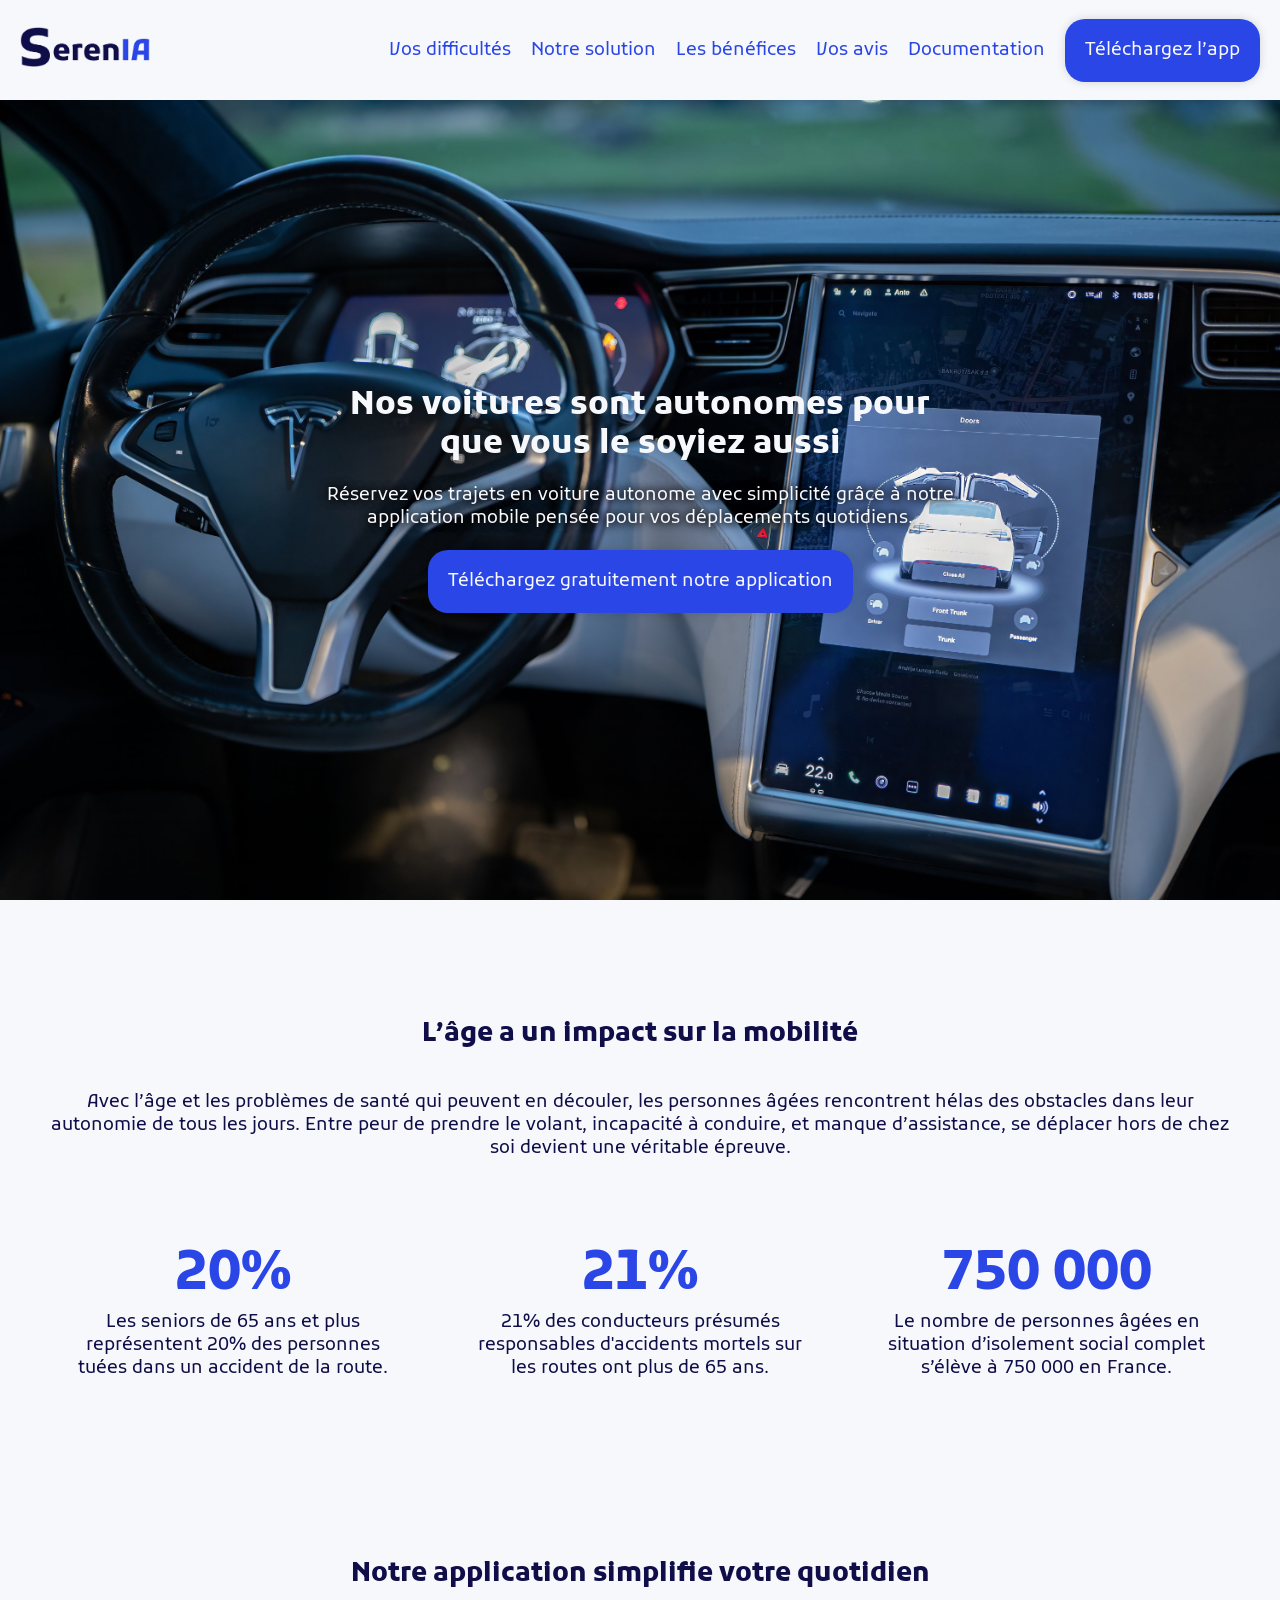
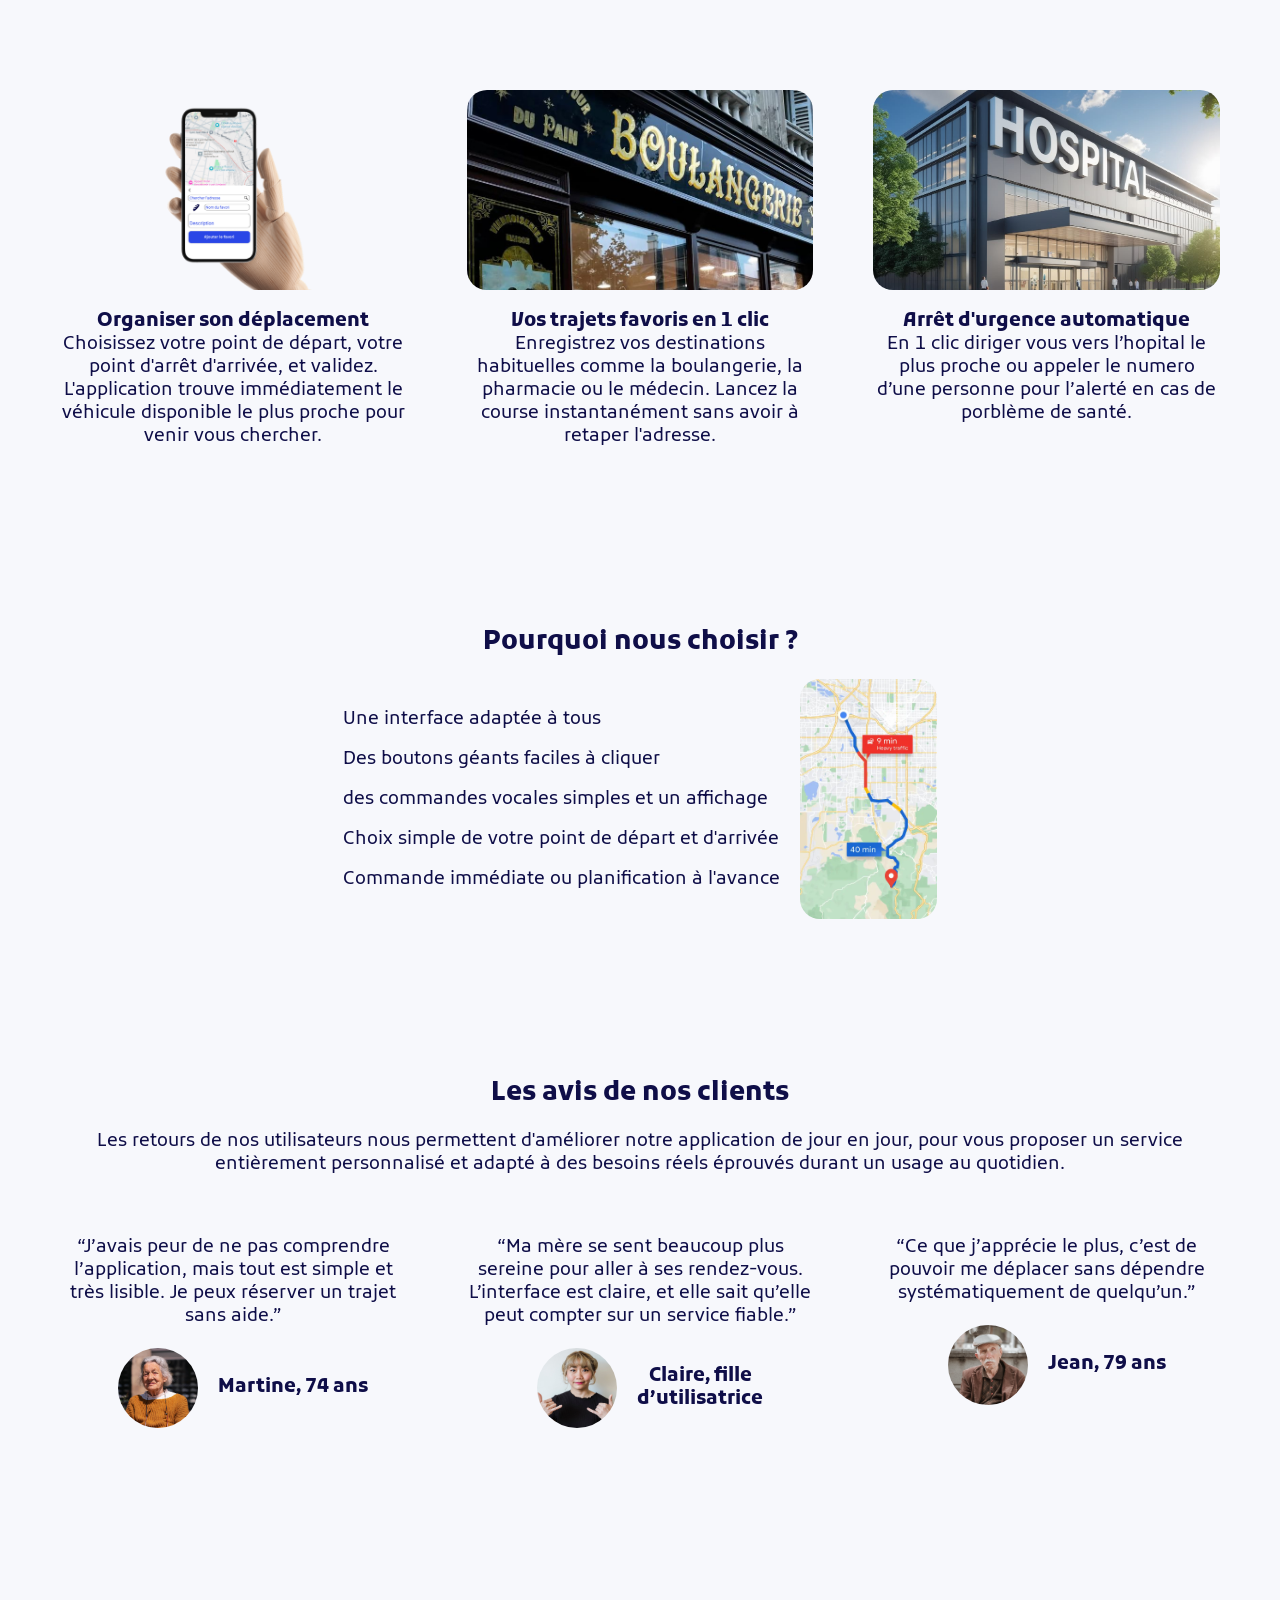
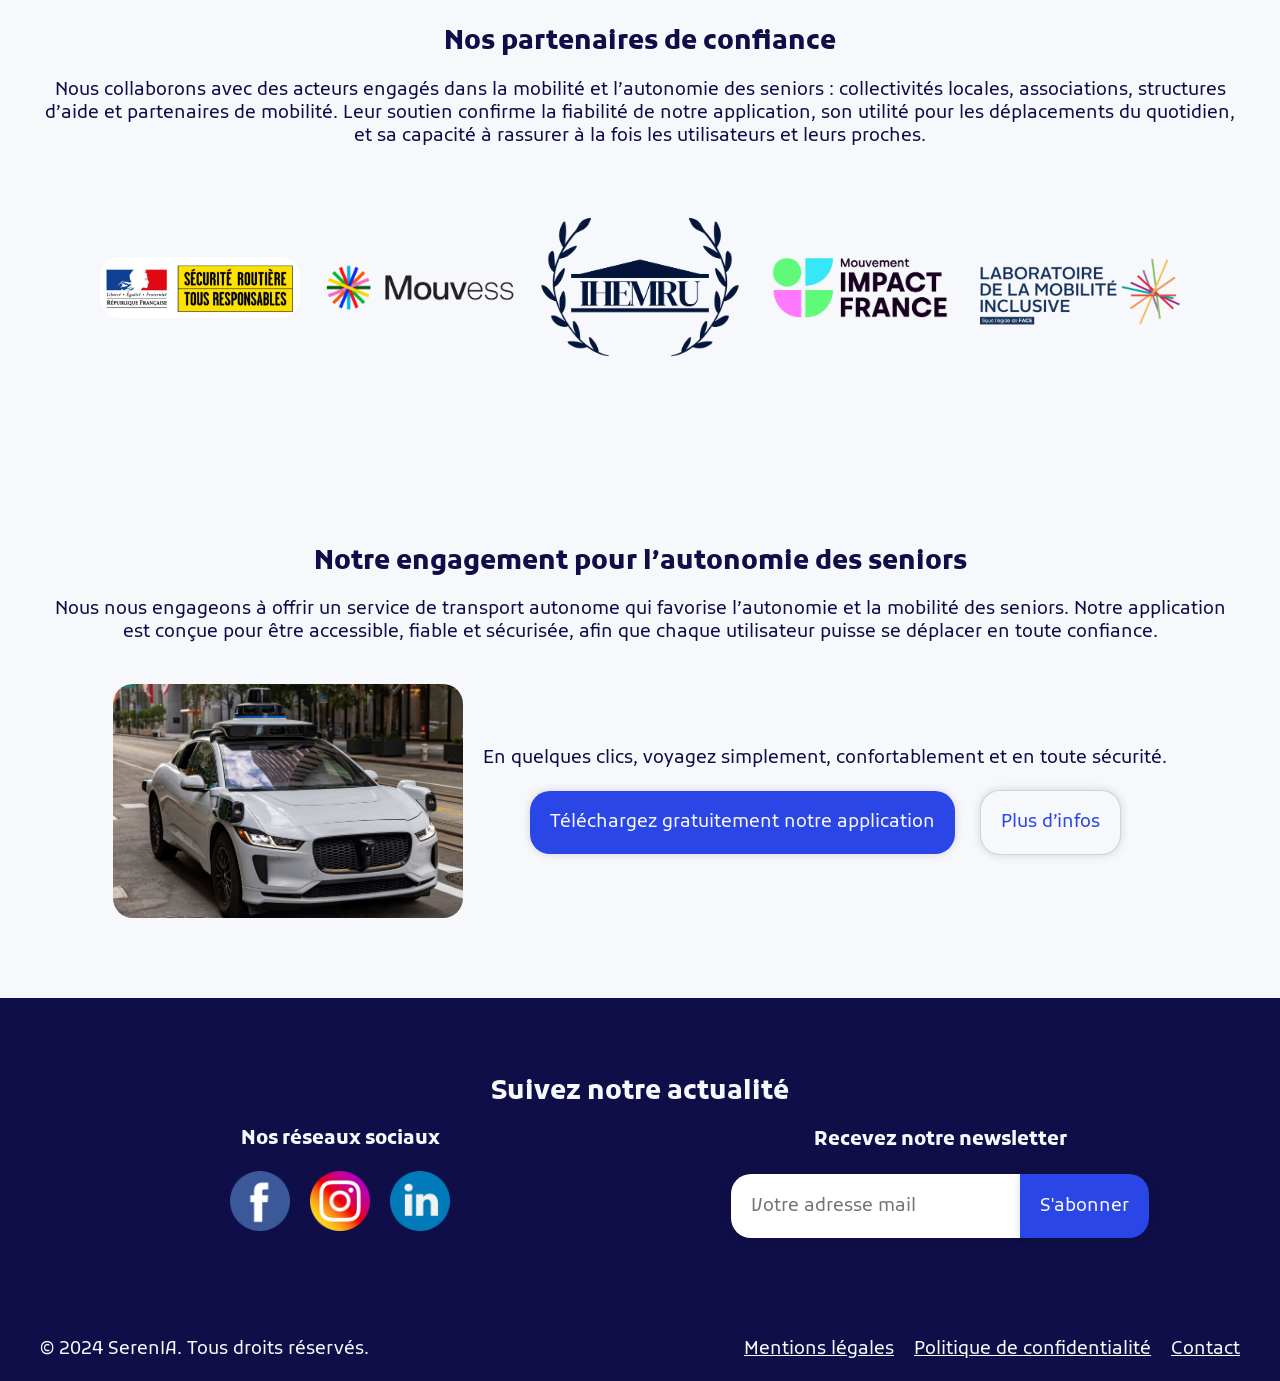
==== index.html @ fd4f1154 "commitCinQTrente" ====
<!DOCTYPE html>
<html lang="fr">

<head>
    <meta charset="UTF-8">
    <meta name="viewport" content="width=device-width, initial-scale=1.0">
    <link rel="stylesheet" href="style.css">
    <link rel="preconnect" href="https://fonts.googleapis.com">
    <link rel="preconnect" href="https://fonts.gstatic.com" crossorigin>
    <link
        href="https://fonts.googleapis.com/css2?family=Kufam:ital,wght@0,400..900;1,400..900&family=Open+Sans:ital,wght@0,300..800;1,300..800&display=swap"
        rel="stylesheet">
    <title>Projet Mobilité</title>
    <!-- TO DO : ajouter une image dans l'onglet -->
</head>

<body>
    <header>
        <!-- TO DO : les noms des assets doivent être écrits en camelCase -->
        <a href="index.html">
            <img
                alt="Logo SerenIA"
                src="assets/sereniaLogo.png" />
        </a>
        <nav>
            <ul>
                <li>
                    <a href="#problematique">Vos difficultés</a>
                </li>
                <li>
                    <a href="#solution">Notre solution</a>
                </li>
                <li>
                    <a href="#benefices">Les bénéfices</a>
                </li>
                <li>
                    <a href="#preuve">Vos avis</a>
                </li>
                <li>
                    <a href="documentation.html">Documentation</a>
                </li>
                <li>
                    <a class="cta cta-principal" href="">Téléchargez l’app</a>
                </li>
            </ul>
        </nav>
    </header>
    <section id="hero">
        <div class="container">
            <div>
                <h1>Nos voitures sont autonomes pour que vous le soyiez aussi</h1>
                <p>Réservez vos trajets en voiture autonome avec simplicité grâce à notre application mobile pensée pour vos déplacements quotidiens.</p>   
            </div>
            <div>
                <a class="cta cta-principal" href="">Téléchargez gratuitement notre application</a>
            </div>
        </div>  
    </section>

    <main>

        <!-- Section problematique -->
        <section id="problematique">
            <div class="container">
                <h2>L’âge a un impact sur la mobilité</h2>
                <p>Avec l’âge et les problèmes de santé qui peuvent en découler, les personnes âgées rencontrent hélas des obstacles dans leur autonomie de tous les jours. Entre peur de prendre le volant, incapacité à conduire, et manque d’assistance, se déplacer hors de chez soi devient une véritable épreuve.</p>
                <div class="flexwrap">
                    <article class="card">
                        <p>20%</p>
                        <p>Les seniors de 65 ans et plus représentent 20% des personnes tuées dans un accident de la route.</p>
                    </article>
                    <article class="card">
                        <p>21%</p>
                        <p>21% des conducteurs présumés responsables d'accidents mortels sur les routes ont plus de 65 ans.</p>
                    </article>
                    <article class="card">
                        <p>750 000</p>
                        <p>Le nombre de personnes âgées en situation d’isolement social complet s’élève à 750 000 en France.</p>
                    </article>
                </div>
            </div>
        </section>
        <!-- Section Solution -->

        <section id="solution">
            <div class="container">
                <h2>Notre application simplifie votre quotidien</h2>
                
                <div class="cardContainer">
                    <article class="card">
                        <img src="assets/mainIphone.png">
                        <h3>Organiser son déplacement</h3>
                        <p>Choisissez votre point de départ, votre point d'arrêt d'arrivée, et validez. L'application trouve immédiatement le véhicule disponible le plus proche pour venir vous chercher.</p>
                    </article>
                    <article class="card">
                        <img src="assets/boulangerie.jpg">
                        <h3>Vos trajets favoris en 1 clic</h3>
                        <p>Enregistrez vos destinations habituelles comme la boulangerie, la pharmacie ou le médecin. Lancez la course instantanément sans avoir à retaper l'adresse.</p>
                    </article>
                    <article class="card">
                        <img src="assets/hopital.jpg">
                        <h3>Arrêt d'urgence automatique</h3>
                        <p>En 1 clic diriger vous vers l’hopital le plus proche ou appeler le numero d’une personne pour l’alerté en cas de porblème de santé.</p>
                    </article>
                </div>
            </div>
        </section>

        <!-- Section bénéfices -->
        <!-- <section id="benefices">
            <div class="container">
                <h2>Pourquoi nous choisir ? </h2>
                <div class="cardContainer">
                    <article class="card">
                        <img src="assets/iconeSecurite.png">
                        <h3>Sécurité</h3>
                        <p>Des trajets en voiture autonome, sans risque d’accident lié à la conduite.</p>
                    </article>
                    <article class="card">
                        <img src="assets/iconeConfort.png">
                        <h3>Confort</h3>
                        <p>Un service de transport agréable, avec des véhicules adaptés aux besoins des seniors.</p>
                    </article>
                    <article class="card">
                        <img src="assets/iconeIndependance.png">
                        <h3>Indépendance</h3>
                        <p>La possibilité de se déplacer librement, sans dépendre d’autrui.</p>
                    </article>
                </div>
            </div>
        </section> -->

        <section id="benefices">
            <div class="container">
                <h2>Pourquoi nous choisir ?</h2>
                <div>
                    <ul>
                        <li> Une interface adaptée à tous</li>
                        <li>Des boutons géants faciles à cliquer </li>
                        <li>des commandes vocales simples et un affichage</li>
                        <li>Choix simple de votre point de départ et d'arrivée</li>
                        <li>Commande immédiate ou planification à l'avance</li>
                    </ul>
                    <img src="assets/carteItineraire.jpg">
                </div>
            </div>
        </section>

        <!-- Section Temoignages -->
        <section id="preuve">
            <div class="container">
                <h2>Les avis de nos clients</h2>
                <p>Les retours de nos utilisateurs nous permettent d'améliorer notre application de jour en jour, pour vous proposer un service entièrement personnalisé et adapté à des besoins réels éprouvés durant un usage au quotidien.</p>
                <div class="cardContainer">
                    <article class="card">
                        <p>“J’avais peur de ne pas comprendre l’application, mais tout est simple et très lisible. Je
                            peux
                            réserver un trajet sans aide.”</p>
                        <div>
                            <img src="assets/femmeAge.jpg">
                            <h3>Martine, 74 ans</h3>
                        </div>
                    </article>
                    <article class="card">
                        <p>“Ma mère se sent beaucoup plus sereine pour aller à ses rendez-vous. L’interface est claire,
                            et
                            elle sait qu’elle peut compter sur un service fiable.”</p>
                        <div>
                            <img src="assets/femmejeune.jpg">
                            <h3>Claire, fille <br />d’utilisatrice</h3>
                        </div>
                    </article>
                    <article class="card">
                        <p>“Ce que j’apprécie le plus, c’est de pouvoir me déplacer sans dépendre systématiquement de
                            quelqu’un.”</p>
                        <div>
                            <img src="assets/hommeAge.jpg">
                            <h3>Jean, 79 ans</h3>
                        </div>
                    </article>
                </div>
            </div>
        </section>

        <!-- Section partenaires -->
        <section id="partenaires">
            <div class="container">
                <h2>Nos partenaires de confiance</h2>
                <p>Nous collaborons avec des acteurs engagés dans la mobilité et l’autonomie des seniors : collectivités
                    locales, associations, structures d’aide et partenaires de mobilité. Leur soutien confirme la fiabilité
                    de notre application, son utilité pour les déplacements du quotidien, et sa capacité à rassurer à la
                    fois les utilisateurs et leurs proches.</p>
                <div class="logoPartenaire">
                    <img
                        alt="république française"
                        src="assets/logoRépubliqueFrançaise.jpg">
                    <img
                        alt="mouvess"
                        src="assets/LogoMouvess.png">
                    <img
                        alt="imehru"
                        src="assets/logoIhemru.png">
                    <img
                        alt="mouvement impact france"
                        src="assets/LogoMouvementImpactFrance.png">
                    <img
                        alt="laboratoire"
                        src="assets/logoLaboratoire.png">
                </div>
            </div>
        </section>
        
        <!-- Section Engagement -->
        <section id="engagement">
            <div class="container">
                <h2>Notre engagement pour l’autonomie des seniors</h2>
                <p>Nous nous engageons à offrir un service de transport autonome qui favorise l’autonomie et la mobilité
                    des seniors. Notre application est conçue pour être accessible, fiable et sécurisée, afin que chaque
                    utilisateur puisse se déplacer en toute confiance.</p>
                <!-- TO DO : nom des classes -->
                <div>
                    <img
                        alt="voiture autonome blanche"
                        src="assets/voitureAutonome.jpg" />
                    <div>
                        <p>En quelques clics, voyagez simplement, confortablement et en toute sécurité.</p>
                        <a class="cta cta-principal" href="">Téléchargez gratuitement notre application</a>
                        <a class="cta cta-second" href="documentation.html">Plus d’infos</a>
                    </div>
                </div>
            </div>
        </section>

        <!-- <section style="background-color: red; height: 60vh;" > -->

        </section>
        <!-- footer -->
        <footer>
            <div class="container">
                <div>
                    <h2>Suivez notre actualité</h2>
                    <div>
                        <h3>Nos réseaux sociaux</h3>
                        <a href="">
                            <img
                                alt="facebook"
                                src="assets/facebook.png"/>
                        </a>
                        <a href="">
                            <img
                                alt=""
                                src="assets/instagram.png"/>
                        </a>
                        <a href="">
                            <img
                                alt=""
                                src="assets/linkedin.png"/>
                        </a>
                    </div>
                    <form>
                        <label for="newsletter">Recevez notre newsletter</label>
                        <input
                            type="text"
                            id="newsletter"
                            name="newsletter"
                            placeholder="Votre adresse mail" />
                        <button>S'abonner</button>
                    </form>
                </div>
                <div>
                    <p>© 2024 SerenIA. Tous droits réservés.</p>
                    <nav>
                        <ul>
                            <li><a href="">Mentions légales</a></li>
                            <li><a href="">Politique de confidentialité</a></li>
                            <li><a href="">Contact</a></li>
                        </ul>
                    </nav>
                </div>
            </div>
        </footer>
    </main>
</body>

</html>
---- style.css ----
/* Variables */
:root {
    --taille-nav: 100px;
    --radius: 20px;
    --marges: 20px;
    --bleu-fonce: #0F0E48;
    --bleu-medium: #2A46E6;
    --blanc: #F7F8FC;
    --ombre-externe: 0 0 10px #00000025;
    --ombre-interne: 0 0 10px #00000060 inset;
    --police-principale: "Kufam", sans-serif;
    /* TO DO : utilise l'unité rem plutôt que em */
    --titre-h1: 2rem;
    --titre-h2: 1.6rem;
    --titre-h3: 1.2rem;
    --texte: 18px;
    --img-preuves: 80px;
}
/* Reinitialisation */
* {
    box-sizing: border-box;
    margin: 0;
    padding: 0;
}

/* Boites */
section {
    padding: 80px 24px;
}
.container {
    display: flex;
    flex-direction: column;
    justify-content: center;
    align-items: center;
    text-align: center;
    max-width: 1200px;
    margin: 0 auto;
    width: 100%;
}
/* Style Global */

body {
    background-color: var(--blanc);
    font-family: var(--police-principale);
    font-size: var(--texte);
    color: var(--bleu-fonce);
}
h1,
h2,
h3 {
    font-weight: 700;
    line-height: 1.2;
}

h1 {
    font-size: var(--titre-h1);
    margin-bottom: var(--marges);
    text-shadow: 0 0 10x #000000, 0 0 10px #000000;
}

h2 {
    font-size: var(--titre-h2);
    margin-bottom: var(--marges);
}

h3 {
    font-size: var(--titre-h3);
}

img {
    border-radius: 20px;
}

/* boutons, liens */

a {
    text-decoration: none;
    color: var(--bleu-medium);
}

.cta {
    position: relative;
    display: inline-block;
    padding: var(--marges);
    box-shadow: var(--ombre-externe);
    border-radius: var(--radius);
    transition: ease .4s;
}

.cta:hover {
    box-shadow: none;
    transform: translateY(2px);
}

.cta-principal {
    background-color: var(--bleu-medium);
    color: var(--blanc);
}

.cta-second {
    background-color: var(--blanc);
    border : 1px solid #00000025;
}


/* Cards */

.cardContainer {
    display: flex;
    flex-wrap: wrap;
    justify-content: space-between;
    gap: var(--marges);
    margin-top: calc(var(--marges) * 2);
  
}
.card {
    display: flex;
    flex-direction: column;
    flex: 1 1 320px;
    align-items: center;
    padding: var(--marges);
    transition: .4s ease;
   
}

.card img {
    margin: var(--marges);
    width: 100%;
    height: 200px;
    object-fit: cover;
}

.flexwrap {
    display: flex;
    flex-wrap: wrap;
}

@media (min-width: 780px) {
    header {
        position: sticky;
        top: 0;
    }

    #hero .container div:first-of-type {
    width: 50vw;
    }
}

/* header */
header {
    display: flex;
    flex-wrap: wrap;
    justify-content: space-between;
    align-items: center;
    z-index: 999;
    width: 100vw;
    max-width: 100%;
    padding: 0 var(--marges);
    background-color: var(--blanc);
    box-shadow: var(--ombre-externe);
}

header * {
    height: var(--taille-nav);
}

header > a {
    height: initial;
}

header img {
    border-radius: 0;
}

header nav {
    height: 100%;
}

header nav ul {
    display: flex;
    flex-wrap: wrap;
    height: 100%;
}

/*header nav ul li {
    height: 100%;
}

header nav ul li:not(:last-child) a {
    height: 100%;
}*/

header nav ul li:last-child {
    display: flex;
    align-items: center;
}

header nav ul li:last-child a {
    display: flex;
    align-items: center;
    height: initial;
}

header img {
    height: 40px;
}

header nav ul {
    display: flex;
    justify-content: end;
    gap: var(--marges);
    list-style-type: none;
}

header nav ul li a {
    display: flex;
    justify-content: center;
    align-items: center;
}

/* Hero section */
#hero {
    display: flex;
    align-items: center;
    height: calc(100vh - var(--taille-nav));
    background: url(assets/vladimirsrajberInterieurVehicule.jpg) top / cover no-repeat;
    color: var(--blanc);
}

#hero p {
    text-shadow: 0 0 10px #000000, 0 0 10px #000000;
}

#hero .container div:last-of-type {
    margin-top: var(--marges);
    text-align: center;
}

/*problematique*/

#problematique div {
    justify-content: center;
    gap: var(--marges);
    margin-top: calc(var(--marges) * 2);
}

/*#problematique article {
    width: calc(33% - var(--marges));
    min-width: 250px;
    text-align: center;
}*/

#problematique article p:first-of-type {
    font-size: 3em;
    font-weight: 700;
    color: var(--bleu-medium);
}

/* solution */

#solution .card:nth-of-type(2) img {
    object-position: center 20%;
}

/* bénéfices */

#benefices .container div {
    display: flex;
    flex-wrap: wrap;
    gap: var(--marges);
}

#benefices img {
    height: 240px;
}

#benefices ul{
    justify-content: center;
    display: flex;
    flex-direction: column;
    gap: 17px;
    list-style: none;
    text-align: left;
}

/* preuves */

#preuve .card div {
    display: flex;
    flex-wrap: wrap;
    align-items: center;
}

#preuve img {
    width: var(--img-preuves);
    height: var(--img-preuves);
    object-fit: cover;
    border-radius: calc(var(--img-preuves) / 2);
}

/* partenaires */

#partenaires img {
    max-width: 200px;
}

#partenaires .logoPartenaire {
    display: flex;
    flex-wrap: wrap;
    justify-content: center;
    align-items: center;
    gap: var(--marges);
    margin-top: calc(var(--marges) * 2);
}

/* engagement */

#engagement img {
    width: 350px;
}

#engagement .container > div {
    display: flex;
    flex-wrap: wrap;
    justify-content: center;
    align-items: center;
    gap: var(--marges);
    margin-top: calc(var(--marges) * 2);
}

#engagement .container > div div p {
    margin-bottom: var(--marges);
}

#engagement a {
    margin: 0 calc(var(--marges) / 2);
}

/* footer */

footer {
    background-color: var(--bleu-fonce);
    color: var(--blanc);
}

footer img {
    width: 60px;
}

footer a {
    color: var(--blanc);
}

footer .container > div:first-of-type {
    display: flex;
    flex-wrap: wrap;
    justify-content: space-between;
    padding: 80px 0;

}

footer h2 {
    width: 100%;
}

footer .container> div:first-of-type div {
    min-width: 350px;
    flex: 1;
    display: flex;
    flex-wrap: wrap;
    justify-content: center;
    gap: var(--marges);
}

footer h3 {
    width: 100%;
}

footer form {
    min-width: 350px;
    flex: 1;
    display: flex;
    flex-wrap: wrap;
    justify-content: center;
}

footer form label {
    width: 100%;
    font-weight: 700;
    font-size: var(--titre-h3);
}

footer form input {
    padding: 0 var(--marges);
    border: none;
    border-radius: 20px 0 0 20px;
    box-shadow: var(--ombre-externe);
    font-family: var(--police-principale);
    font-size: var(--texte);
}

footer form button {
    padding: calc(var(--marges) / 2) var(--marges);
    border-radius: 0 20px 20px 0;
    box-shadow: var(--ombre-externe);
    background-color: var(--bleu-medium);
    font-family: var(--police-principale);
    font-size: var(--texte);
    border: none;
    color: var(--blanc);
    cursor: pointer;
}

footer .container > div:last-of-type {
    display: flex;
    flex-wrap: wrap;
    justify-content: space-between;
    padding: var(--marges) 0;
    width: 100%;
}

footer .container > div:last-of-type a {
    text-decoration: underline;
}

footer ul {
    display: flex;
    flex-wrap: wrap;
    gap: var(--marges);
    list-style-type: none;
}

/*documentation*/

.documentation p,
.documentation li {
    text-align: left;
}

.imgGilbert,
.imgMartine{
    height: 300px;
    width: auto;
    margin: 25px;
}
.imgFlow{
    height: 1550px;
    width: auto;
}
.imgpersona{
    display: flex;
    flex-direction: row;
}
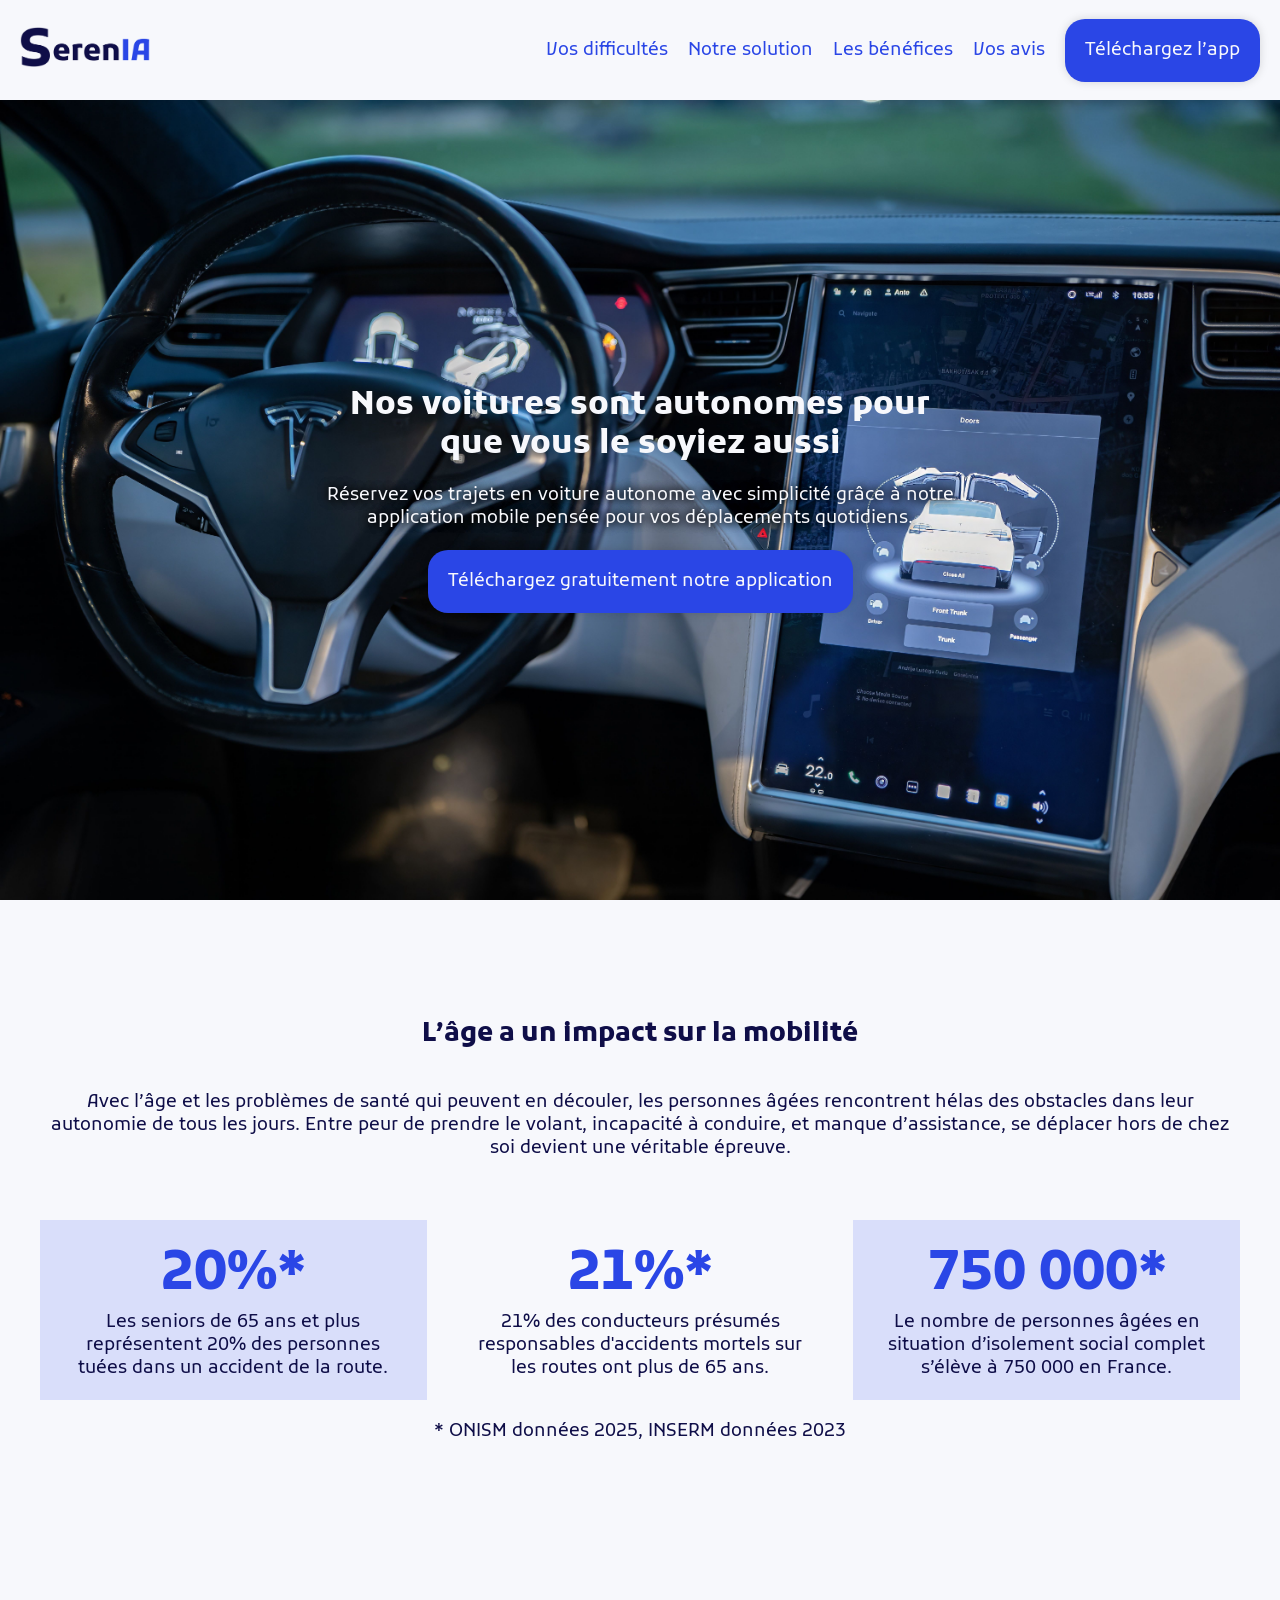
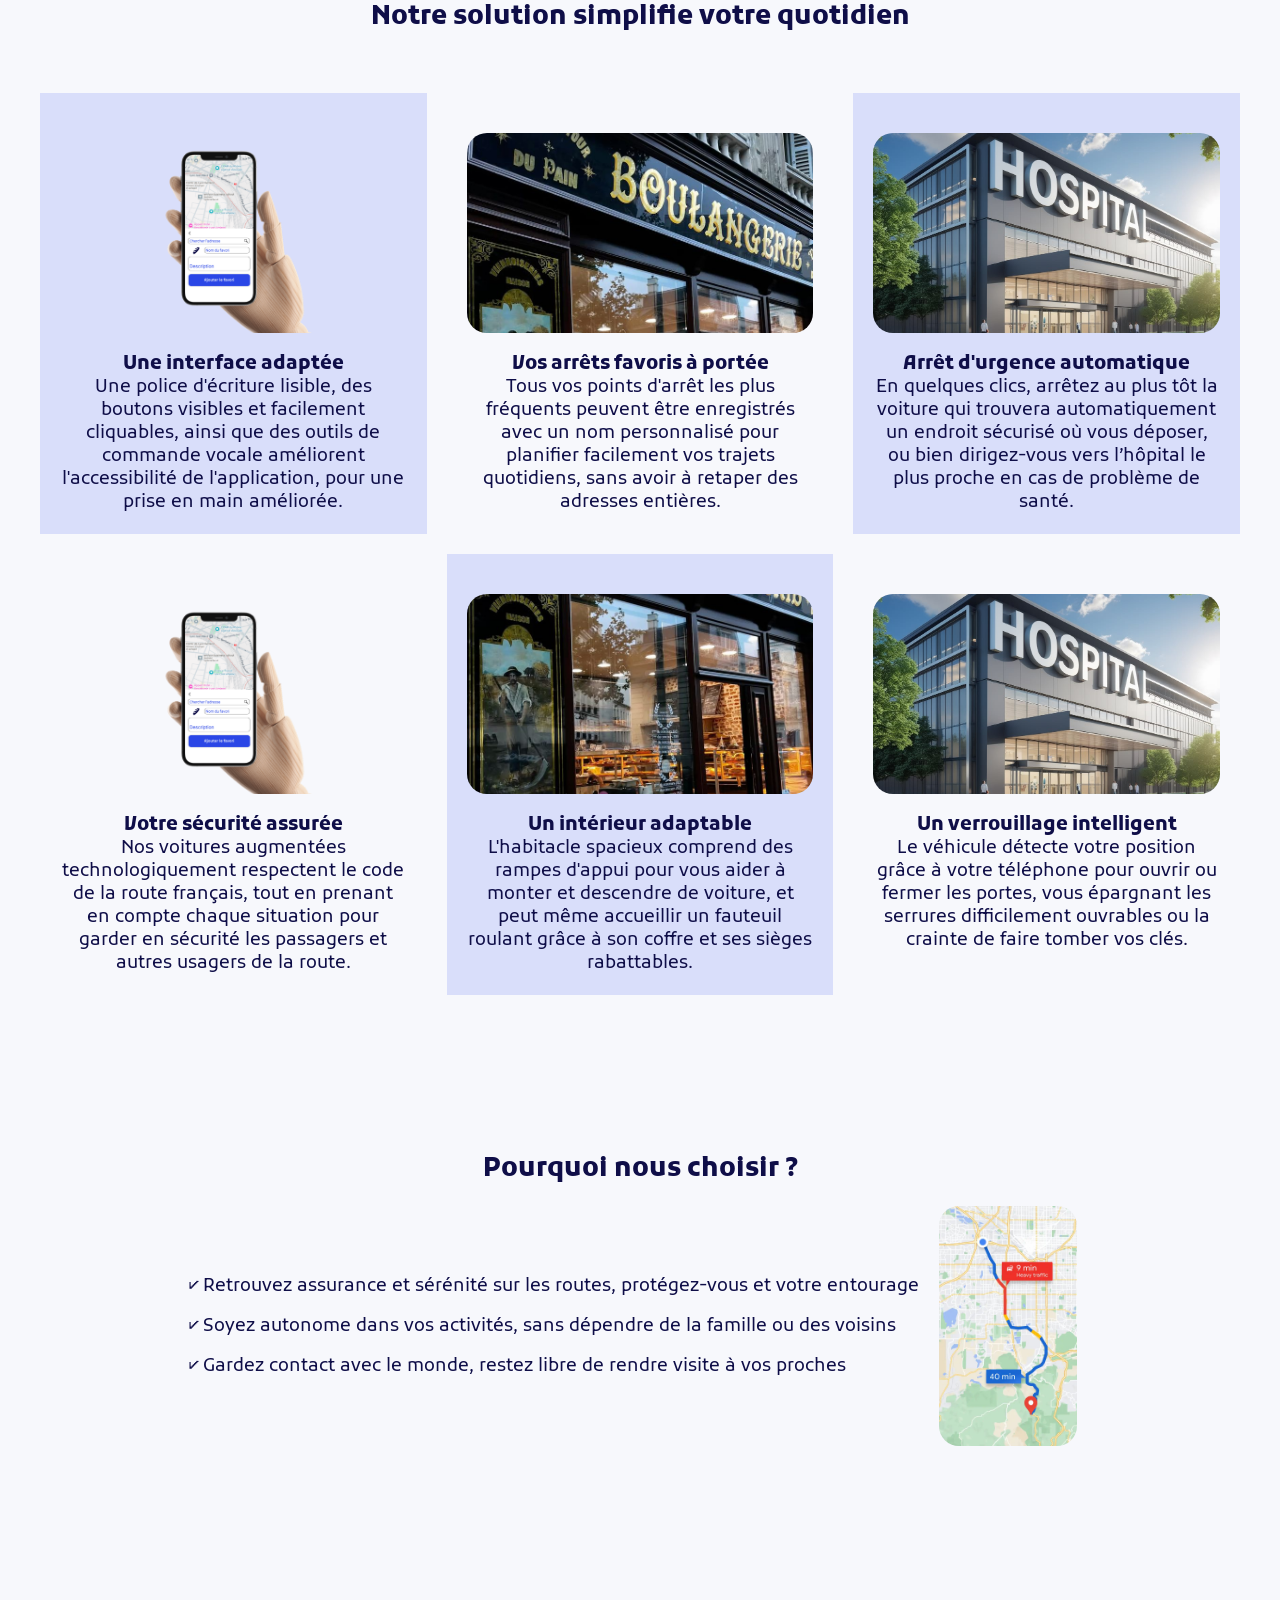
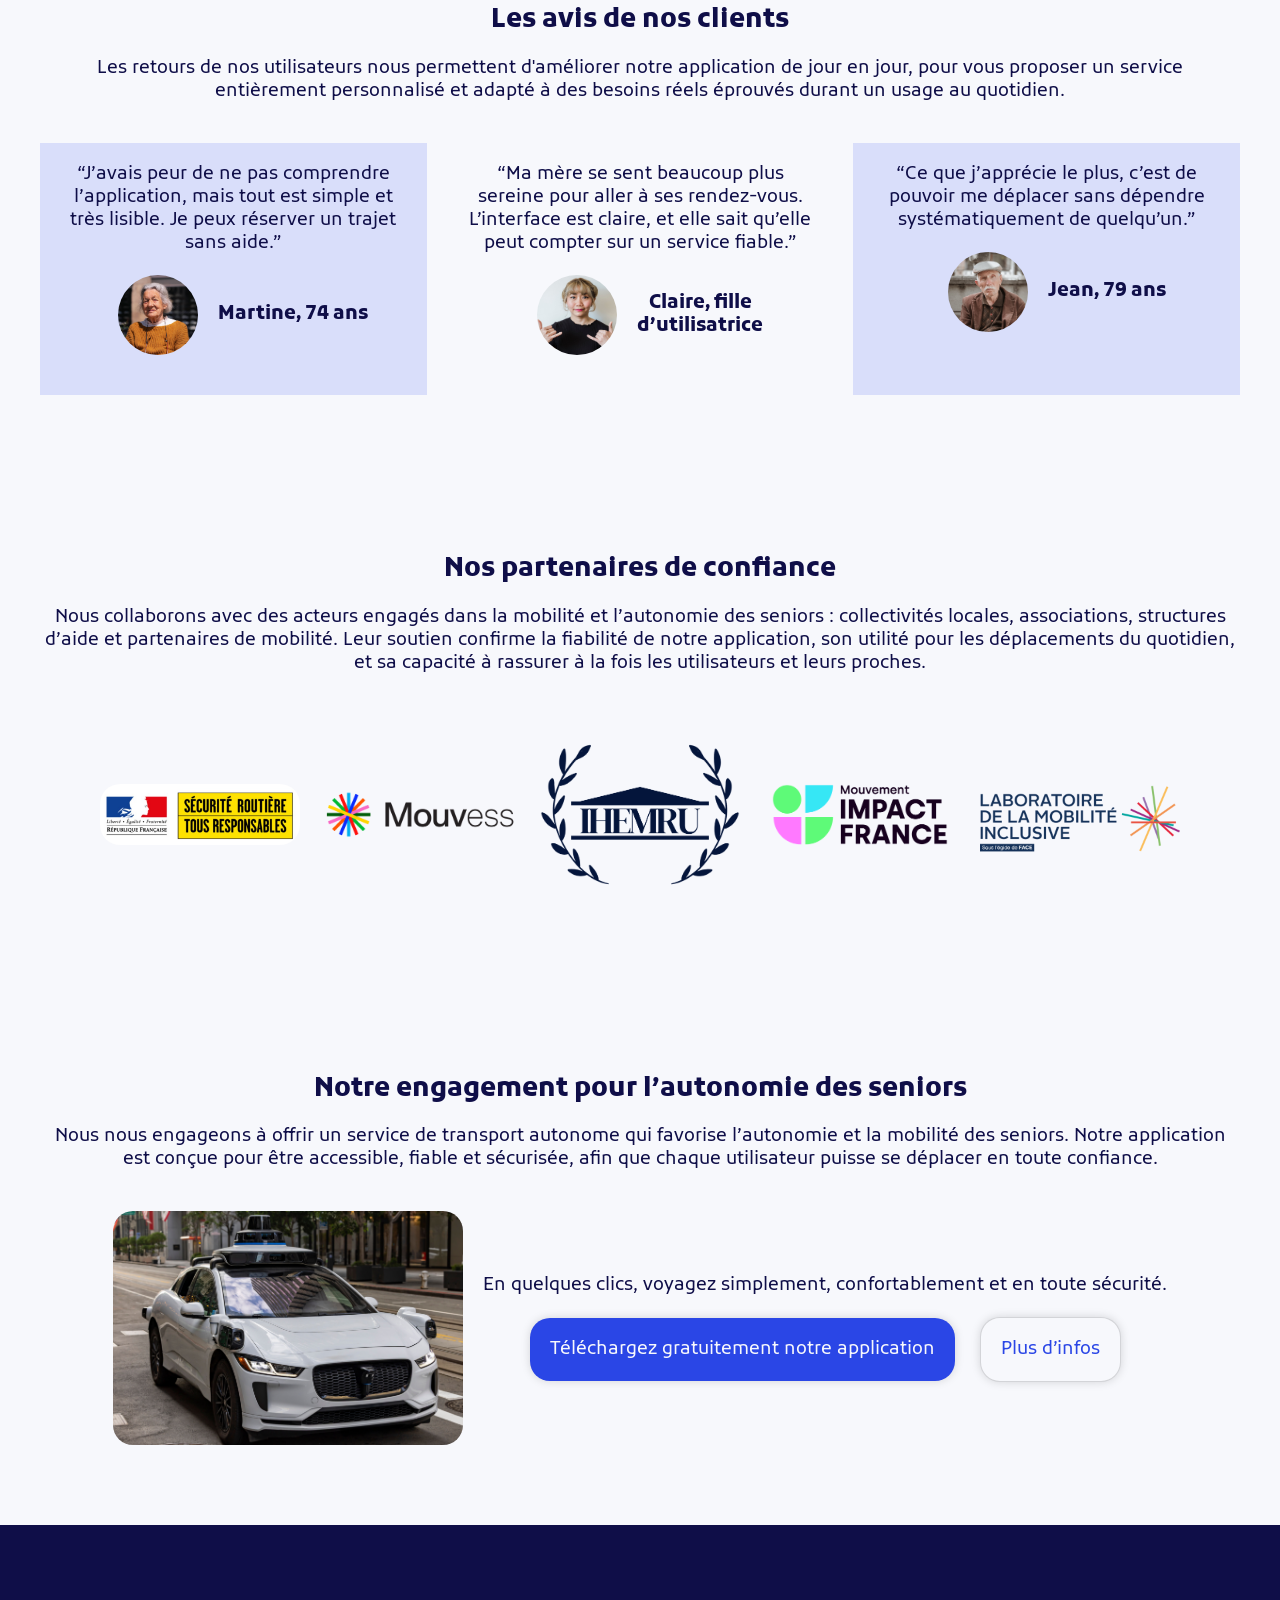
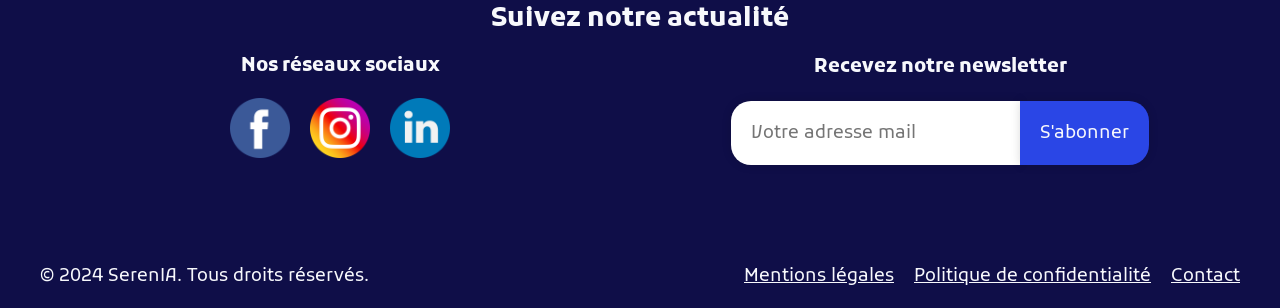
==== commit 4a8410b4: "commitQuatorzeTrente" ====
--- a/index.html
+++ b/index.html
@@ -36,11 +36,11 @@
                 <li>
                     <a href="#preuve">Vos avis</a>
                 </li>
-                <li>
+                <!-- <li>
                     <a href="documentation.html">Documentation</a>
-                </li>
-                <li>
-                    <a class="cta cta-principal" href="">Téléchargez l’app</a>
+                </li> -->
+                <li>
+                    <a class="cta cta-principal" href="documentation.html">Téléchargez l’app</a>
                 </li>
             </ul>
         </nav>
@@ -66,30 +66,31 @@
                 <p>Avec l’âge et les problèmes de santé qui peuvent en découler, les personnes âgées rencontrent hélas des obstacles dans leur autonomie de tous les jours. Entre peur de prendre le volant, incapacité à conduire, et manque d’assistance, se déplacer hors de chez soi devient une véritable épreuve.</p>
                 <div class="flexwrap">
                     <article class="card">
-                        <p>20%</p>
+                        <p>20%*</p>
                         <p>Les seniors de 65 ans et plus représentent 20% des personnes tuées dans un accident de la route.</p>
                     </article>
                     <article class="card">
-                        <p>21%</p>
+                        <p>21%*</p>
                         <p>21% des conducteurs présumés responsables d'accidents mortels sur les routes ont plus de 65 ans.</p>
                     </article>
                     <article class="card">
-                        <p>750 000</p>
+                        <p>750 000*</p>
                         <p>Le nombre de personnes âgées en situation d’isolement social complet s’élève à 750 000 en France.</p>
                     </article>
                 </div>
+                <p>* ONISM données 2025, INSERM données 2023</p>
             </div>
         </section>
         <!-- Section Solution -->
 
         <section id="solution">
             <div class="container">
-                <h2>Notre application simplifie votre quotidien</h2>
-                
+                <h2>Notre solution simplifie votre quotidien</h2>
+
                 <div class="cardContainer">
-                    <article class="card">
+                    <!-- <article class="card">
                         <img src="assets/mainIphone.png">
-                        <h3>Organiser son déplacement</h3>
+                        <h3>Organisez votre déplacement</h3>
                         <p>Choisissez votre point de départ, votre point d'arrêt d'arrivée, et validez. L'application trouve immédiatement le véhicule disponible le plus proche pour venir vous chercher.</p>
                     </article>
                     <article class="card">
@@ -100,7 +101,37 @@
                     <article class="card">
                         <img src="assets/hopital.jpg">
                         <h3>Arrêt d'urgence automatique</h3>
-                        <p>En 1 clic diriger vous vers l’hopital le plus proche ou appeler le numero d’une personne pour l’alerté en cas de porblème de santé.</p>
+                        <p>En 1 clic, arrêtez-vous au plus tôt dans un endroit sécurisé ou dirigez-vous vers l’hôpital le plus proche en cas de problème de santé.</p>
+                    </article> -->
+                    <article class="card">
+                        <img src="assets/mainIphone.png">
+                        <h3>Une interface adaptée</h3>
+                        <p>Une police d'écriture lisible, des boutons visibles et facilement cliquables, ainsi que des outils de commande vocale améliorent l'accessibilité de l'application, pour une prise en main améliorée.</p>
+                    </article>
+                    <article class="card">
+                        <img src="assets/boulangerie.jpg">
+                        <h3>Vos arrêts favoris à portée</h3>
+                        <p>Tous vos points d'arrêt les plus fréquents peuvent être enregistrés avec un nom personnalisé pour planifier facilement vos trajets quotidiens, sans avoir à retaper des adresses entières.</p>
+                    </article>
+                    <article class="card">
+                        <img src="assets/hopital.jpg">
+                        <h3>Arrêt d'urgence automatique</h3>
+                        <p>En quelques clics, arrêtez au plus tôt la voiture qui trouvera automatiquement un endroit sécurisé où vous déposer, ou bien dirigez-vous vers l’hôpital le plus proche en cas de problème de santé.</p>
+                    </article>
+                    <article class="card">
+                        <img src="assets/mainIphone.png">
+                        <h3>Votre sécurité assurée</h3>
+                        <p>Nos voitures augmentées technologiquement respectent le code de la route français, tout en prenant en compte chaque situation pour garder en sécurité les passagers et autres usagers de la route.</p>
+                    </article>
+                    <article class="card">
+                        <img src="assets/boulangerie.jpg">
+                        <h3>Un intérieur adaptable</h3>
+                        <p>L'habitacle spacieux comprend des rampes d'appui pour vous aider à monter et descendre de voiture, et peut même accueillir un fauteuil roulant grâce à son coffre et ses sièges rabattables.</p>
+                    </article>
+                    <article class="card">
+                        <img src="assets/hopital.jpg">
+                        <h3>Un verrouillage intelligent</h3>
+                        <p>Le véhicule détecte votre position grâce à votre téléphone pour ouvrir ou fermer les portes, vous épargnant les serrures difficilement ouvrables ou la crainte de faire tomber vos clés.</p>
                     </article>
                 </div>
             </div>
@@ -130,17 +161,37 @@
             </div>
         </section> -->
 
-        <section id="benefices">
+        <!-- <section id="benefices">
             <div class="container">
                 <h2>Pourquoi nous choisir ?</h2>
                 <div>
                     <ul>
-                        <li> Une interface adaptée à tous</li>
-                        <li>Des boutons géants faciles à cliquer </li>
-                        <li>des commandes vocales simples et un affichage</li>
+                        <li>Une interface adaptée à tous</li>
+                        <li>Des boutons géants faciles à cliquer</li>
+                        <li>Des commandes vocales et un affichage simple</li>
                         <li>Choix simple de votre point de départ et d'arrivée</li>
                         <li>Commande immédiate ou planification à l'avance</li>
                     </ul>
+                    <img src="assets/carteItineraire.jpg">
+                </div>
+            </div>
+        </section> -->
+
+        <section id="benefices">
+            <div class="container">
+                <h2>Pourquoi nous choisir ?</h2>
+                <div>
+                    <!-- <ul>
+                        <li>Nos voitures augmentées technologiquement vous gardent en sécurité sur les routes</li>
+                        <li>L'habitacle spacieux comprend des rampes d'appui et peut accueillir un fauteuil roulant</li>
+                        <li>Le véhicule détecte votre position grâce à votre téléphone pour ouvrir ou verrouiller les portes</li>
+                        <li>Vous pouvez vous déplacer à tout moment, sans dépendre de la famille ou des voisins</li>
+                    </ul> -->
+                    <ul>
+                        <li>Retrouvez assurance et sérénité sur les routes, protégez-vous et votre entourage</li>
+                        <li>Soyez autonome dans vos activités, sans dépendre de la famille ou des voisins</li>
+                        <li>Gardez contact avec le monde, restez libre de rendre visite à vos proches</li>
+                    </ul> 
                     <img src="assets/carteItineraire.jpg">
                 </div>
             </div>
--- a/style.css
+++ b/style.css
@@ -123,6 +123,10 @@
    
 }
 
+.card:nth-of-type(odd) {
+    background-color:#2A46E625;
+}
+
 .card img {
     margin: var(--marges);
     width: 100%;
@@ -280,6 +284,7 @@
     flex-direction: column;
     gap: 17px;
     list-style: none;
+    list-style-type: "🗸";
     text-align: left;
 }
 
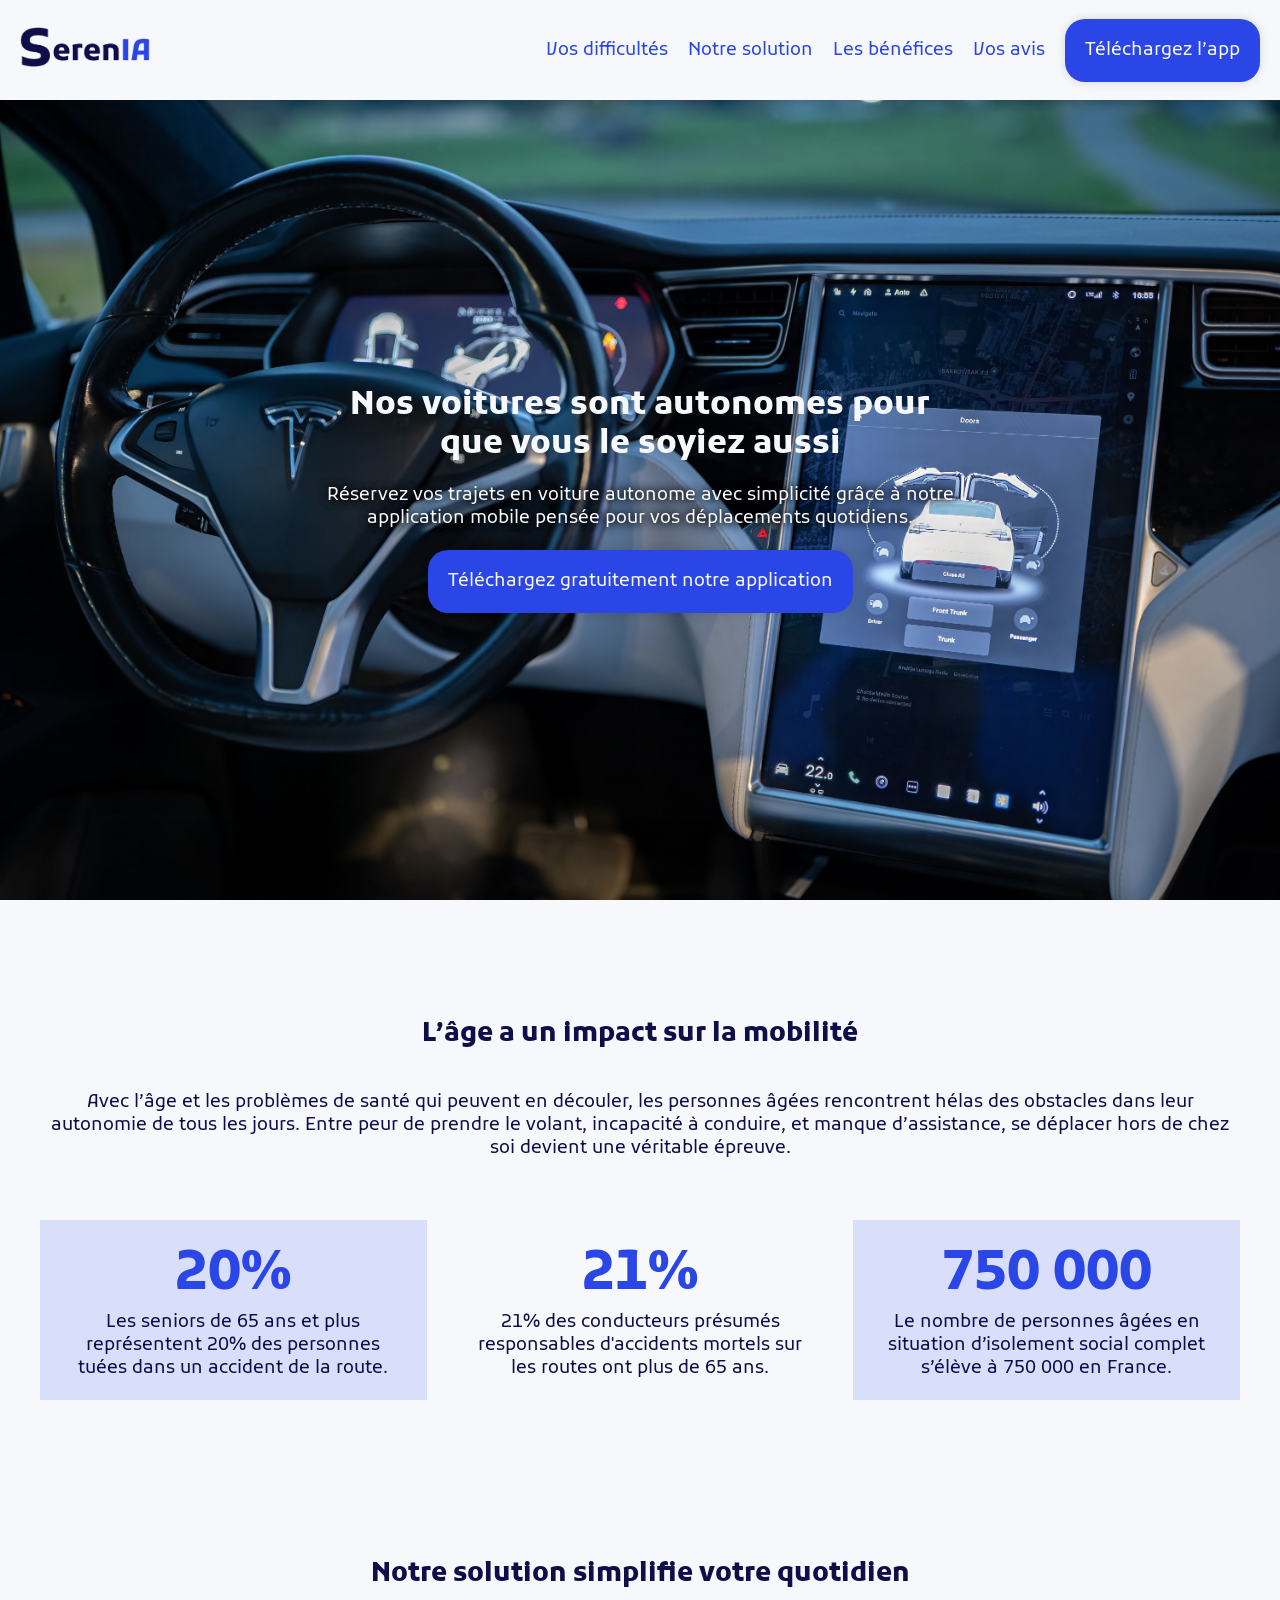
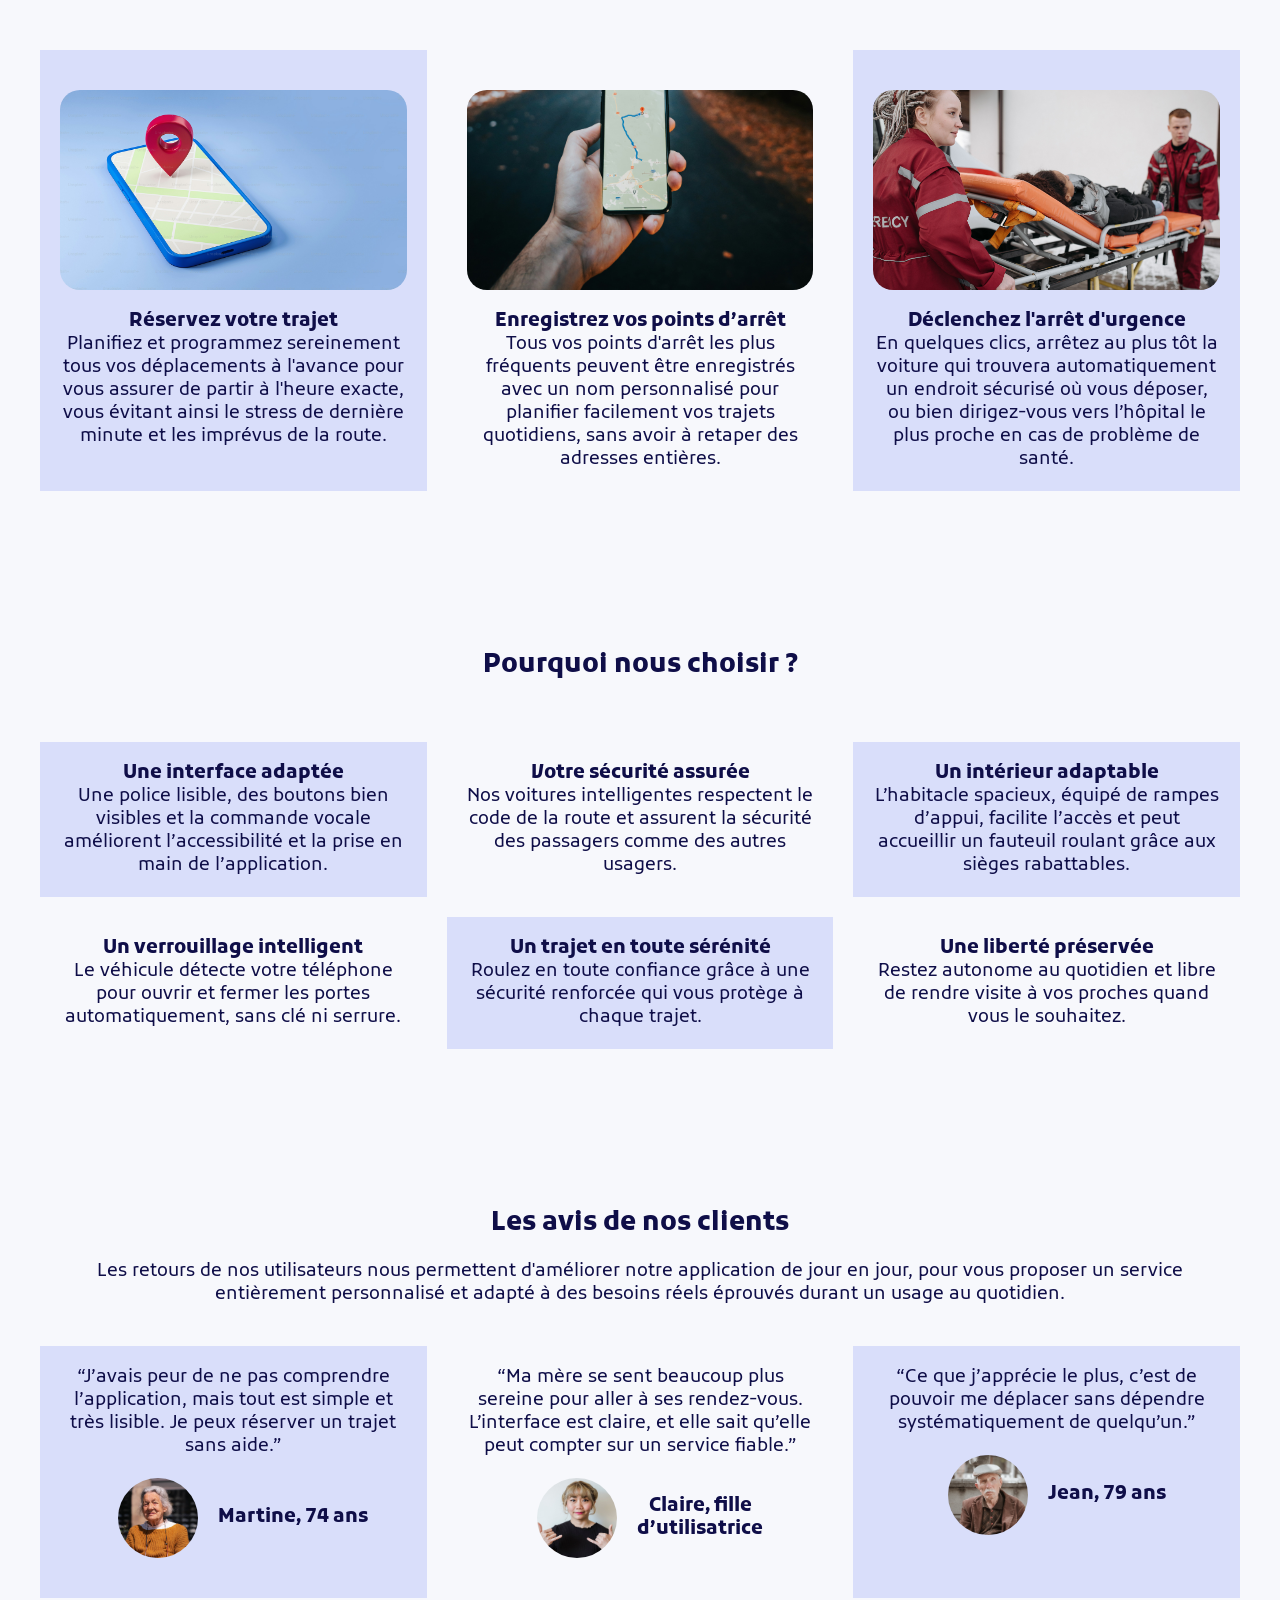
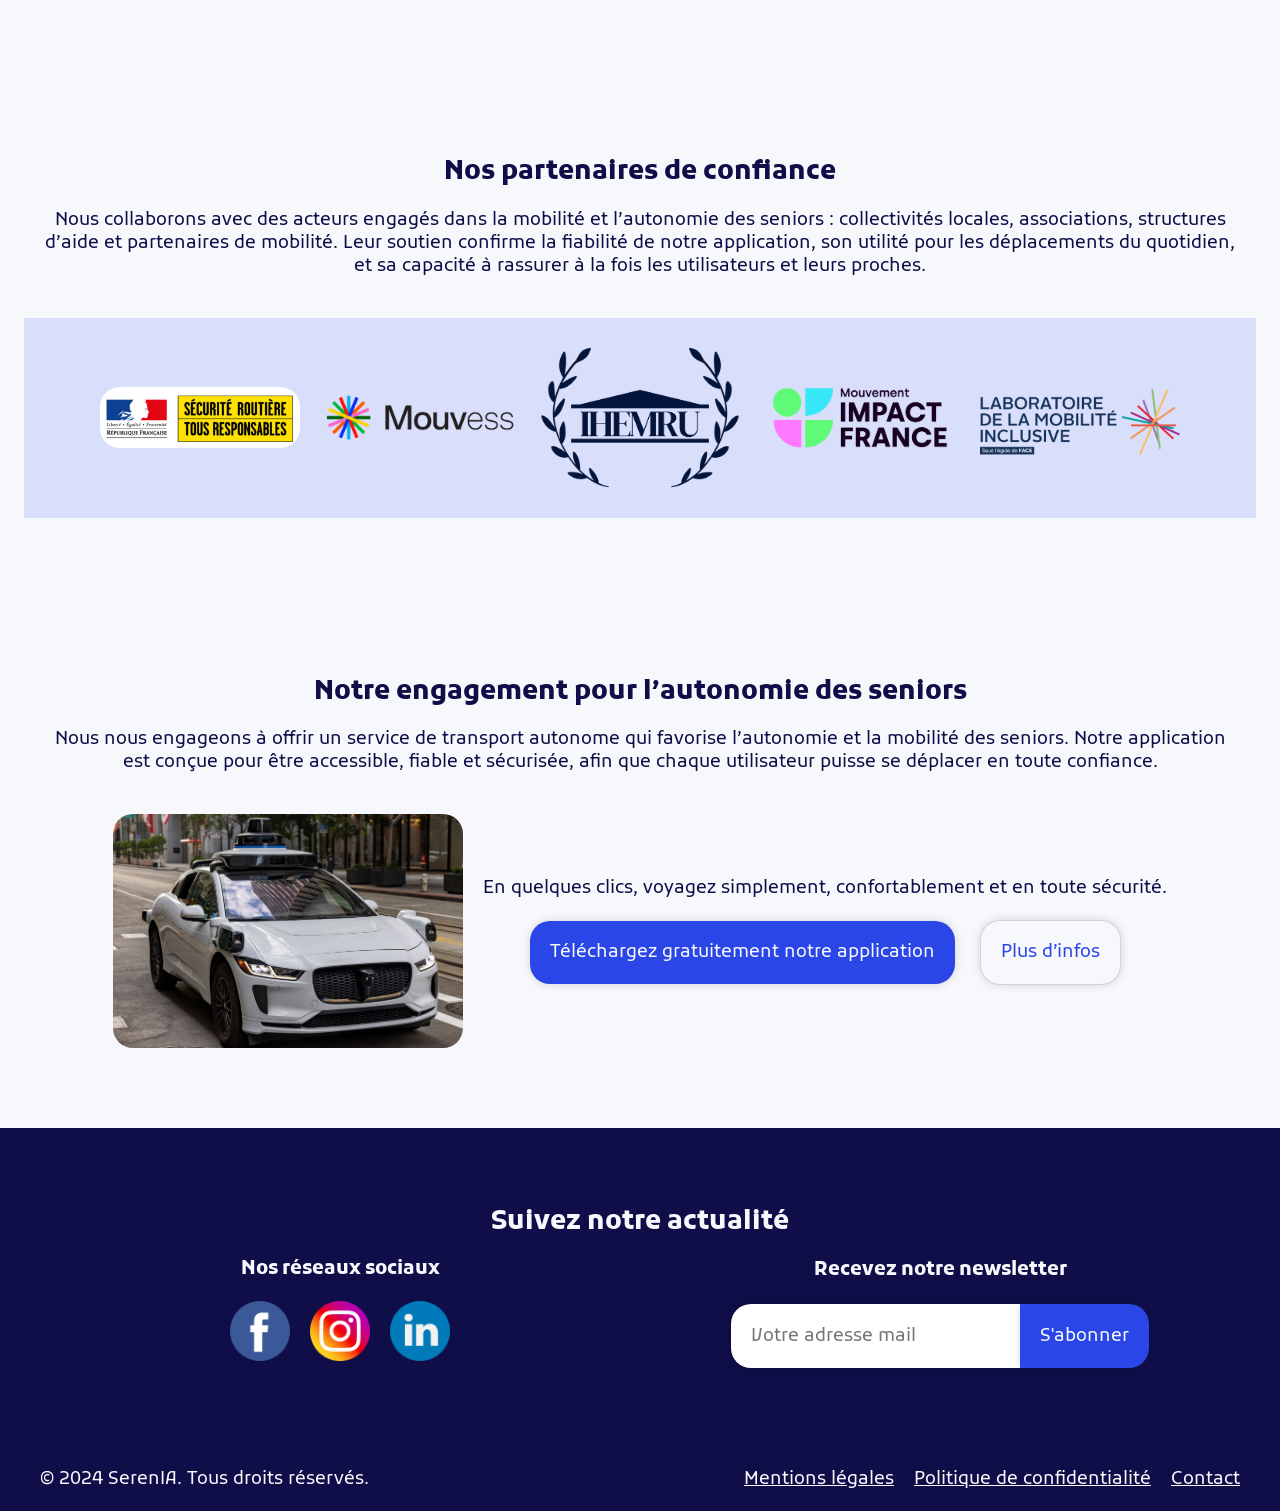
==== commit d2c7e94a: "commitDixHeures" ====
--- a/index.html
+++ b/index.html
@@ -64,21 +64,20 @@
             <div class="container">
                 <h2>L’âge a un impact sur la mobilité</h2>
                 <p>Avec l’âge et les problèmes de santé qui peuvent en découler, les personnes âgées rencontrent hélas des obstacles dans leur autonomie de tous les jours. Entre peur de prendre le volant, incapacité à conduire, et manque d’assistance, se déplacer hors de chez soi devient une véritable épreuve.</p>
-                <div class="flexwrap">
-                    <article class="card">
-                        <p>20%*</p>
+                <div class="cardContainer">
+                    <article class="card">
+                        <p>20%</p>
                         <p>Les seniors de 65 ans et plus représentent 20% des personnes tuées dans un accident de la route.</p>
                     </article>
                     <article class="card">
-                        <p>21%*</p>
+                        <p>21%</p>
                         <p>21% des conducteurs présumés responsables d'accidents mortels sur les routes ont plus de 65 ans.</p>
                     </article>
                     <article class="card">
-                        <p>750 000*</p>
+                        <p>750 000</p>
                         <p>Le nombre de personnes âgées en situation d’isolement social complet s’élève à 750 000 en France.</p>
                     </article>
                 </div>
-                <p>* ONISM données 2025, INSERM données 2023</p>
             </div>
         </section>
         <!-- Section Solution -->
@@ -102,7 +101,7 @@
                         <img src="assets/hopital.jpg">
                         <h3>Arrêt d'urgence automatique</h3>
                         <p>En 1 clic, arrêtez-vous au plus tôt dans un endroit sécurisé ou dirigez-vous vers l’hôpital le plus proche en cas de problème de santé.</p>
-                    </article> -->
+                    </article> 
                     <article class="card">
                         <img src="assets/mainIphone.png">
                         <h3>Une interface adaptée</h3>
@@ -132,6 +131,21 @@
                         <img src="assets/hopital.jpg">
                         <h3>Un verrouillage intelligent</h3>
                         <p>Le véhicule détecte votre position grâce à votre téléphone pour ouvrir ou fermer les portes, vous épargnant les serrures difficilement ouvrables ou la crainte de faire tomber vos clés.</p>
+                    </article>-->
+                    <article class="card">
+                        <img src="assets/itineraire.png">
+                        <h3>Réservez votre trajet</h3>
+                        <p>Planifiez et programmez sereinement tous vos déplacements à l'avance pour vous assurer de partir à l'heure exacte, vous évitant ainsi le stress de dernière minute et les imprévus de la route.</p>
+                    </article>
+                    <article class="card">
+                        <img src="assets/pointsDArrets.jpg">
+                        <h3>Enregistrez vos points d’arrêt</h3>
+                        <p>Tous vos points d'arrêt les plus fréquents peuvent être enregistrés avec un nom personnalisé pour planifier facilement vos trajets quotidiens, sans avoir à retaper des adresses entières.</p>
+                    </article>
+                    <article class="card">
+                        <img src="assets/urgences.jpg">
+                        <h3>Déclenchez l'arrêt d'urgence</h3>
+                        <p>En quelques clics, arrêtez au plus tôt la voiture qui trouvera automatiquement un endroit sécurisé où vous déposer, ou bien dirigez-vous vers l’hôpital le plus proche en cas de problème de santé.</p>
                     </article>
                 </div>
             </div>
@@ -177,22 +191,61 @@
             </div>
         </section> -->
 
-        <section id="benefices">
+        <!-- <section id="benefices">
             <div class="container">
                 <h2>Pourquoi nous choisir ?</h2>
                 <div>
-                    <!-- <ul>
+                    <ul>
                         <li>Nos voitures augmentées technologiquement vous gardent en sécurité sur les routes</li>
                         <li>L'habitacle spacieux comprend des rampes d'appui et peut accueillir un fauteuil roulant</li>
                         <li>Le véhicule détecte votre position grâce à votre téléphone pour ouvrir ou verrouiller les portes</li>
                         <li>Vous pouvez vous déplacer à tout moment, sans dépendre de la famille ou des voisins</li>
-                    </ul> -->
+                    </ul>
                     <ul>
                         <li>Retrouvez assurance et sérénité sur les routes, protégez-vous et votre entourage</li>
                         <li>Soyez autonome dans vos activités, sans dépendre de la famille ou des voisins</li>
                         <li>Gardez contact avec le monde, restez libre de rendre visite à vos proches</li>
                     </ul> 
                     <img src="assets/carteItineraire.jpg">
+                </div>
+            </div>
+        </section> -->
+
+        <section id="benefices">
+            <div class="container">
+                <h2>Pourquoi nous choisir ?</h2>
+
+                <div class="cardContainer">
+                    <article class="card">
+                        <h3>Une interface adaptée</h3>
+                        <p>Une police lisible, des boutons bien visibles et la commande vocale améliorent l’accessibilité et la prise en main de l’application.</p>
+                        <!-- <p>Une police d'écriture lisible, des boutons visibles et facilement cliquables, ainsi que des outils de commande vocale améliorent l'accessibilité de l'application, pour une prise en main améliorée.</p> -->
+                    </article>
+                    <article class="card">
+                        <h3>Votre sécurité assurée</h3>
+                        <p>Nos voitures intelligentes respectent le code de la route et assurent la sécurité des passagers comme des autres usagers.</p>
+                        <!-- <p>Nos voitures augmentées technologiquement respectent le code de la route français, tout en prenant en compte chaque situation pour garder en sécurité les passagers et autres usagers de la route.</p> -->
+                    </article>
+                    <article class="card">
+                        <h3>Un intérieur adaptable</h3>
+                        <p>L’habitacle spacieux, équipé de rampes d’appui, facilite l’accès et peut accueillir un fauteuil roulant grâce aux sièges rabattables.</p>
+                        <!-- <p>L'habitacle spacieux comprend des rampes d'appui pour vous aider à monter et descendre de voiture, et peut même accueillir un fauteuil roulant grâce à son coffre et ses sièges rabattables.</p> -->
+                    </article>
+                    <article class="card">
+                        <h3>Un verrouillage intelligent</h3>
+                        <p>Le véhicule détecte votre téléphone pour ouvrir et fermer les portes automatiquement, sans clé ni serrure.</p>
+                        <!-- <p>Le véhicule détecte votre position grâce à votre téléphone pour ouvrir ou fermer les portes, vous épargnant les serrures difficilement ouvrables ou la crainte de faire tomber vos clés.</p> -->
+                    </article>
+                    <article class="card">
+                        <h3>Un trajet en toute sérénité</h3>
+                        <p>Roulez en toute confiance grâce à une sécurité renforcée qui vous protège à chaque trajet.</p>
+                        <!-- <p>Retrouvez une confiance absolue sur la route grâce à une sécurité renforcée qui veille activement sur vous et protège efficacement votre entourage à chaque déplacement.</p> -->
+                    </article>
+                    <article class="card">
+                        <h3>Une liberté préservée</h3>
+                        <p>Restez autonome au quotidien et libre de rendre visite à vos proches quand vous le souhaitez.</p>
+                        <!-- <p>Restez pleinement autonome dans vos activités quotidiennes sans dépendre de votre entourage, tout en gardant le contact et la liberté de rendre visite à vos proches quand vous le souhaitez.</p> -->
+                    </article>
                 </div>
             </div>
         </section>
@@ -241,23 +294,23 @@
                     locales, associations, structures d’aide et partenaires de mobilité. Leur soutien confirme la fiabilité
                     de notre application, son utilité pour les déplacements du quotidien, et sa capacité à rassurer à la
                     fois les utilisateurs et leurs proches.</p>
-                <div class="logoPartenaire">
-                    <img
-                        alt="république française"
-                        src="assets/logoRépubliqueFrançaise.jpg">
-                    <img
-                        alt="mouvess"
-                        src="assets/LogoMouvess.png">
-                    <img
-                        alt="imehru"
-                        src="assets/logoIhemru.png">
-                    <img
-                        alt="mouvement impact france"
-                        src="assets/LogoMouvementImpactFrance.png">
-                    <img
-                        alt="laboratoire"
-                        src="assets/logoLaboratoire.png">
-                </div>
+            </div>
+            <div class="logoPartenaire">
+                <img
+                    alt="république française"
+                    src="assets/logoRépubliqueFrançaise.jpg">
+                <img
+                    alt="mouvess"
+                    src="assets/LogoMouvess.png">
+                <img
+                    alt="imehru"
+                    src="assets/logoIhemru.png">
+                <img
+                    alt="mouvement impact france"
+                    src="assets/LogoMouvementImpactFrance.png">
+                <img
+                    alt="laboratoire"
+                    src="assets/logoLaboratoire.png">
             </div>
         </section>
         
--- a/style.css
+++ b/style.css
@@ -263,7 +263,7 @@
 /* solution */
 
 #solution .card:nth-of-type(2) img {
-    object-position: center 20%;
+    object-position: center bottom;
 }
 
 /* bénéfices */
@@ -316,6 +316,7 @@
     align-items: center;
     gap: var(--marges);
     margin-top: calc(var(--marges) * 2);
+    background-color: #2A46E625;
 }
 
 /* engagement */
@@ -437,16 +438,25 @@
 
 /*documentation*/
 
+.documentation h3 {
+    margin-top: calc(var(--marges) * 2);
+    margin-bottom: var(--marges);
+}
+
 .documentation p,
 .documentation li {
     text-align: left;
+}
+
+.documentation img {
+    max-width: 100%;
 }
 
 .imgGilbert,
 .imgMartine{
     height: 300px;
     width: auto;
-    margin: 25px;
+    margin: var(--marges);
 }
 .imgFlow{
     height: 1550px;
@@ -455,4 +465,5 @@
 .imgpersona{
     display: flex;
     flex-direction: row;
-}+}
+
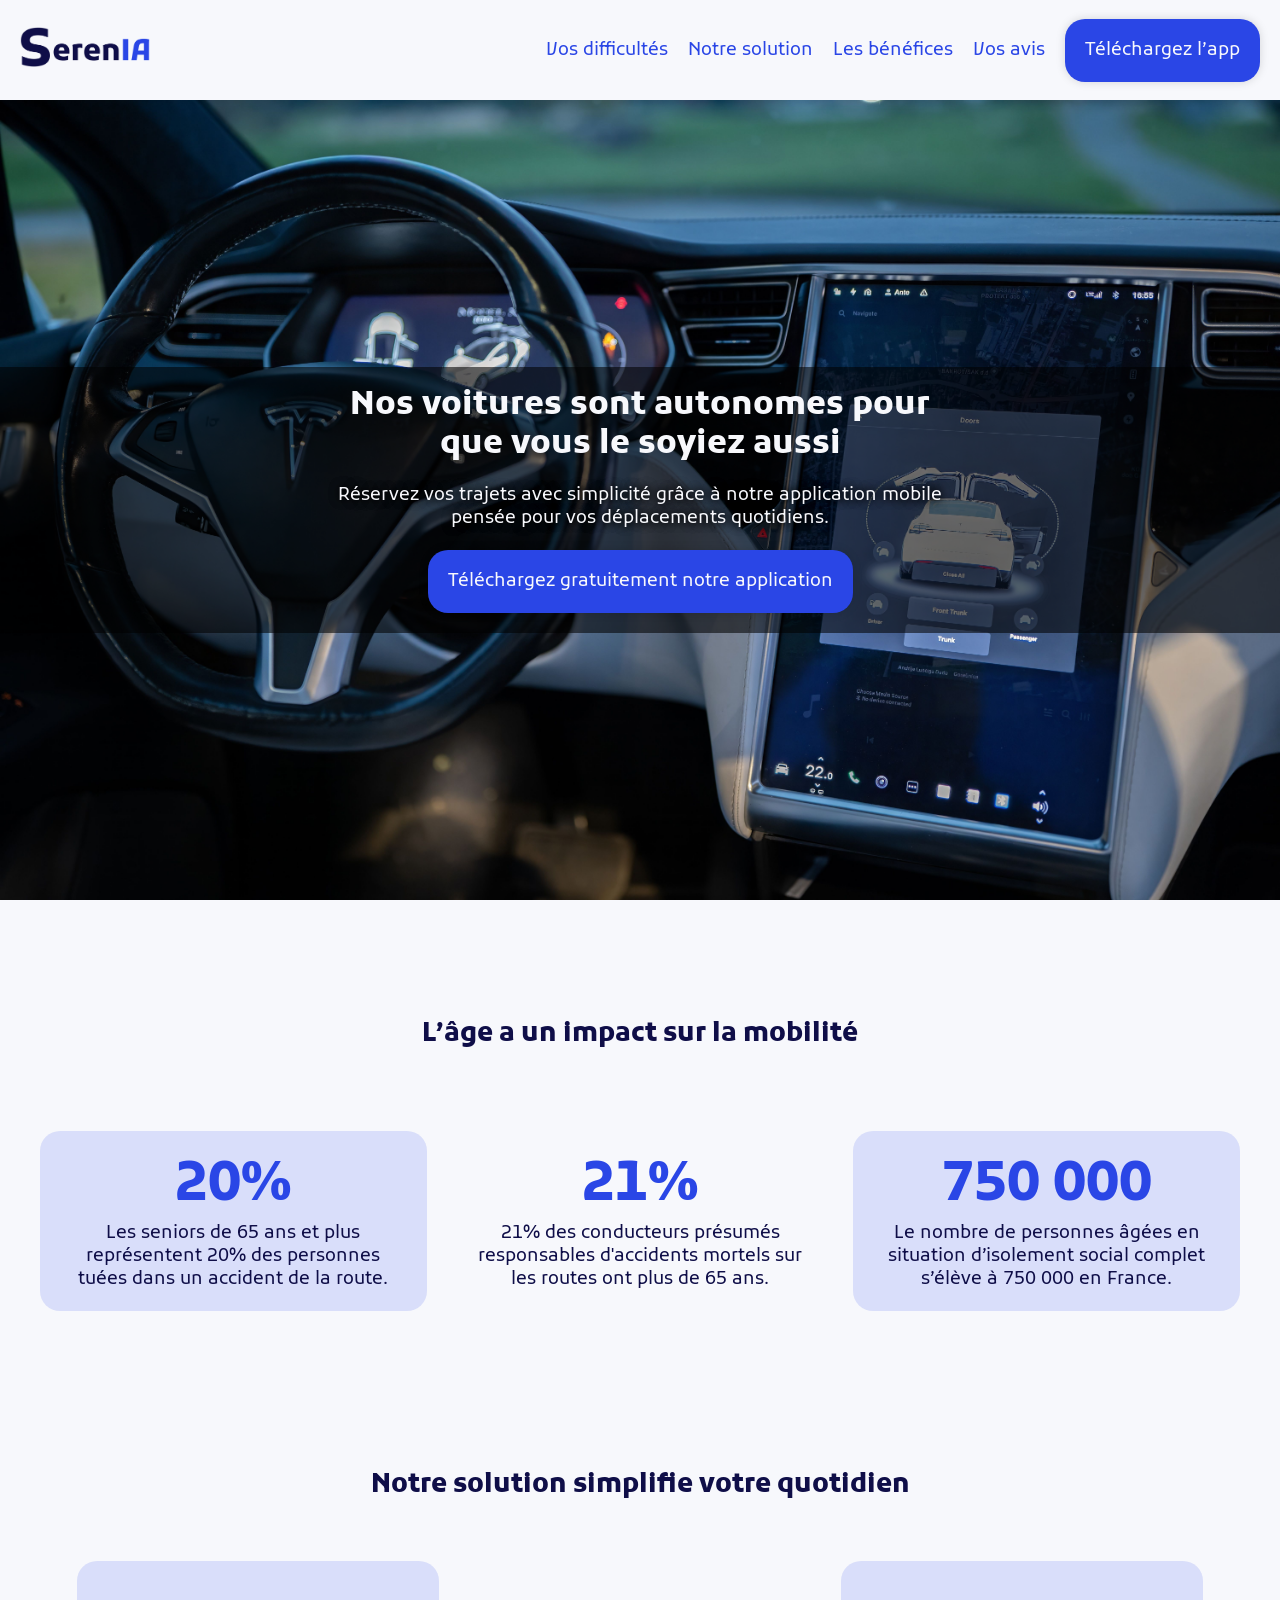
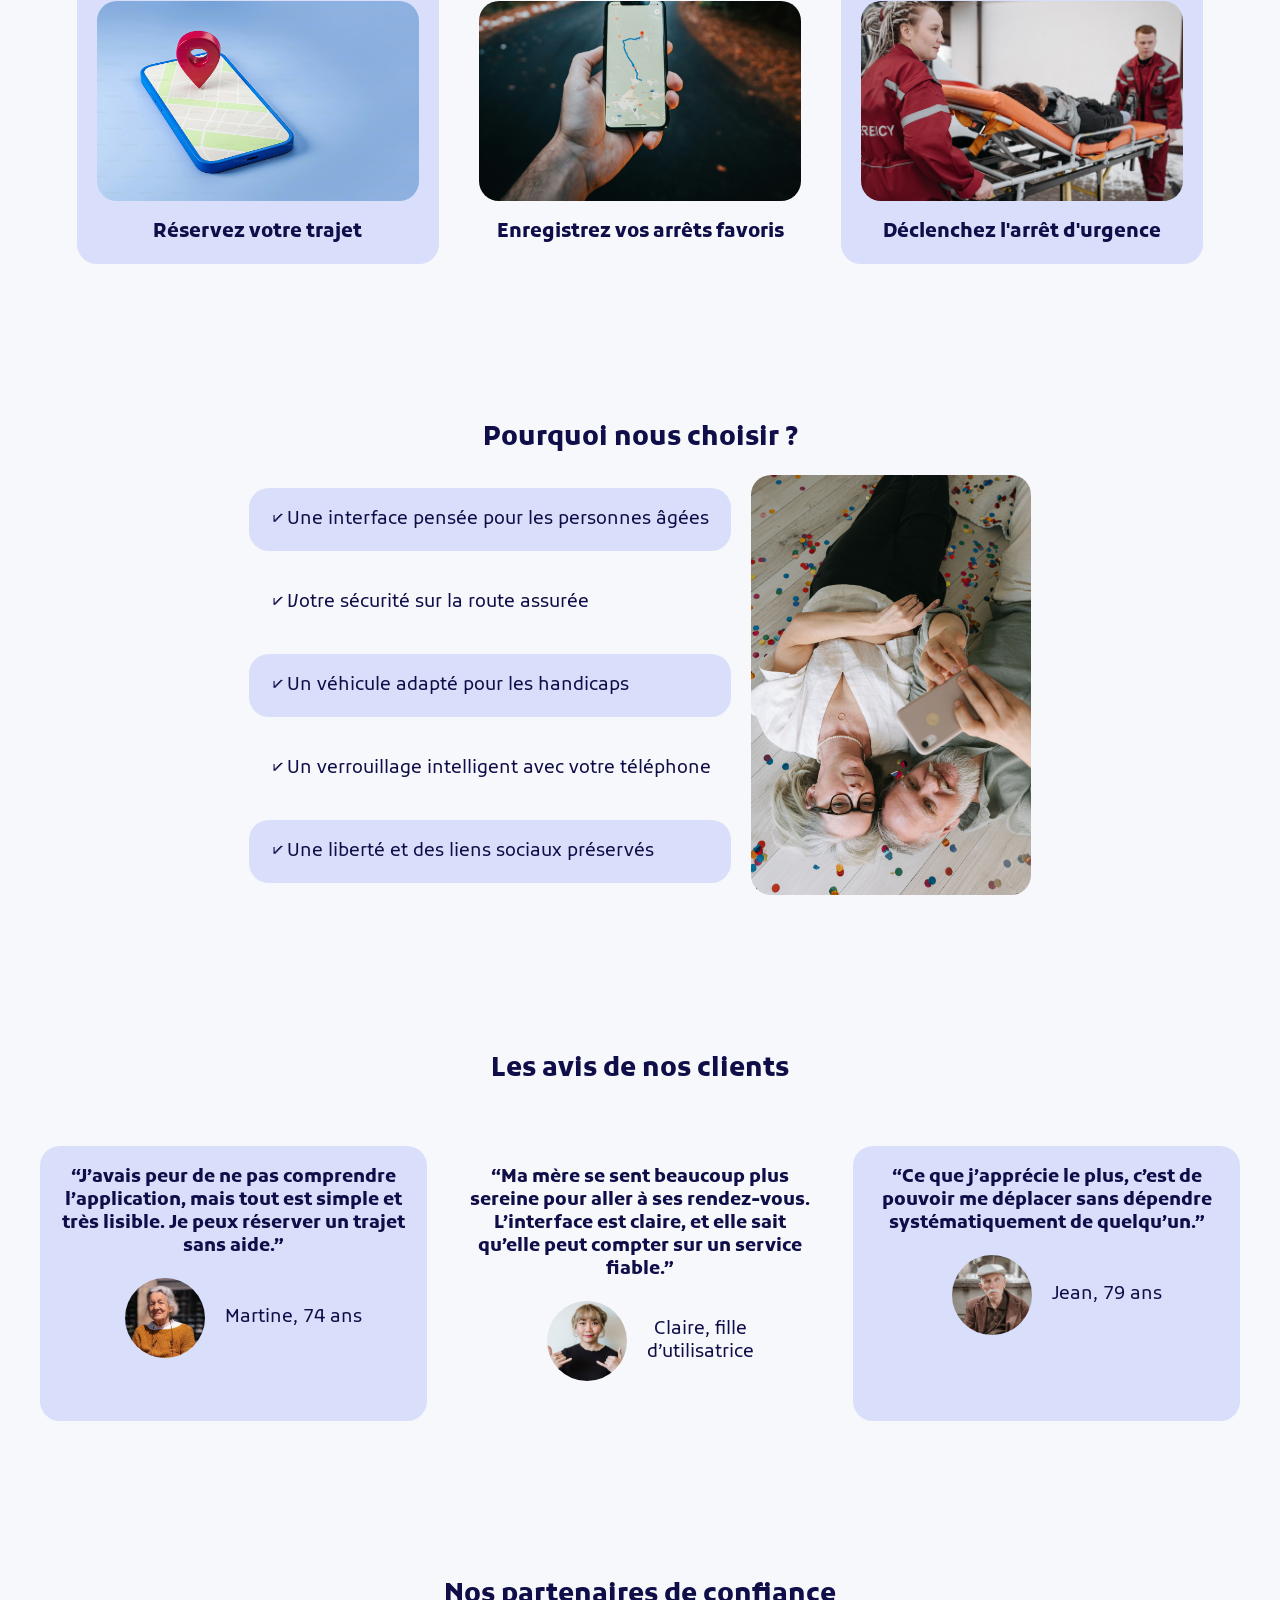
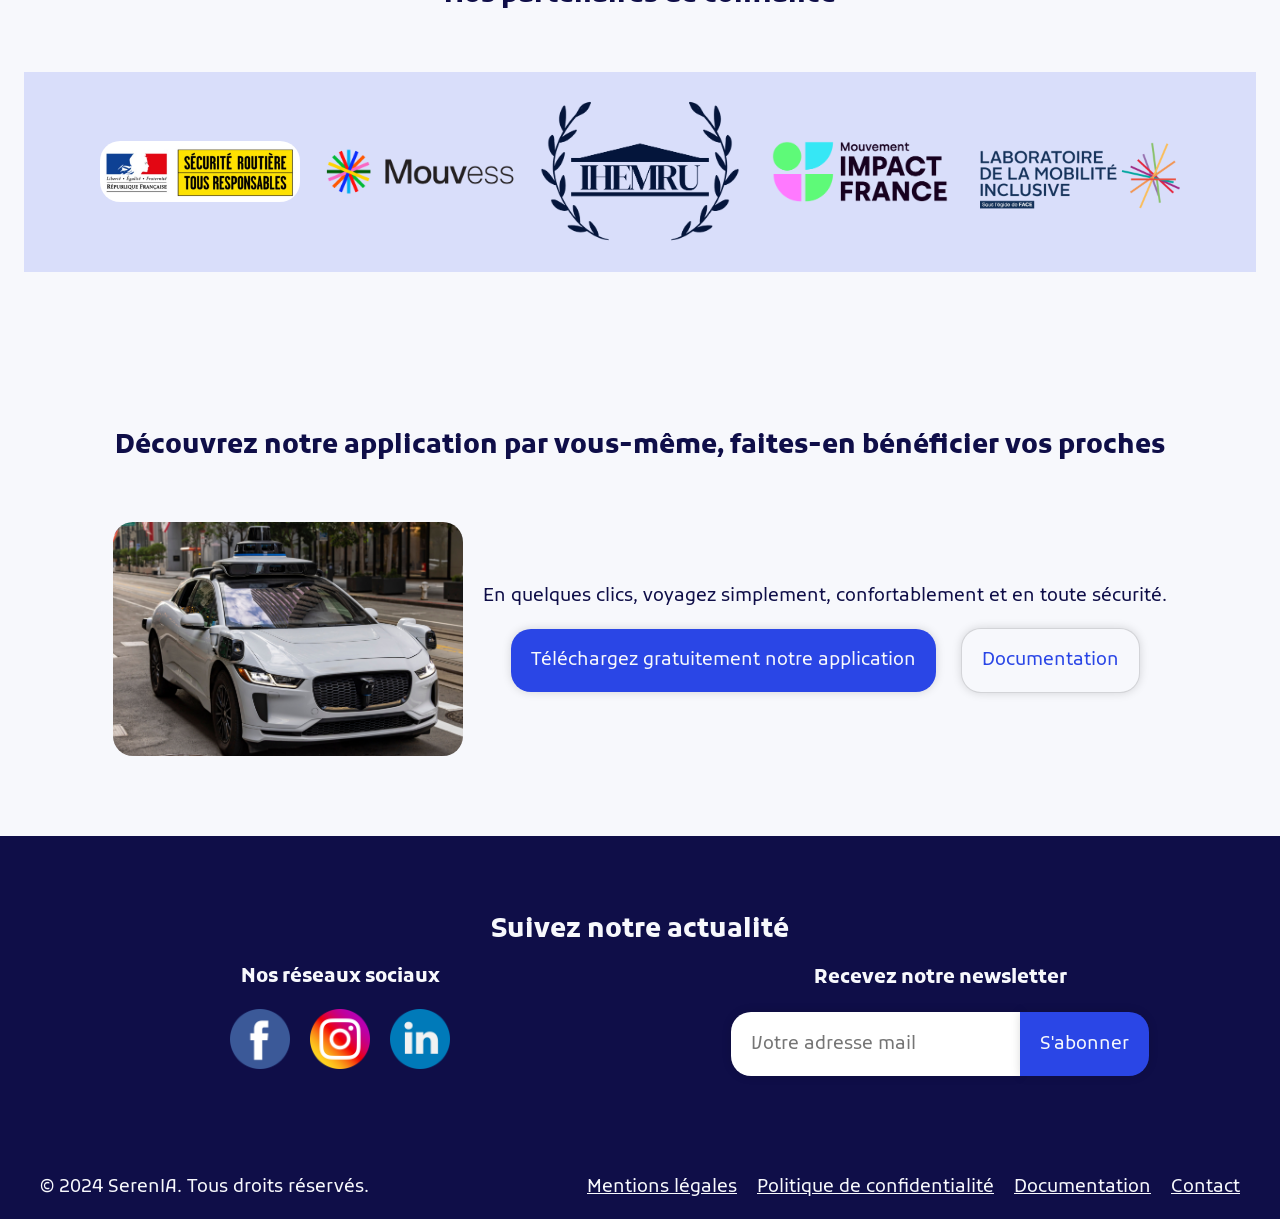
==== commit 89ed246f: "commitMidi" ====
--- a/index.html
+++ b/index.html
@@ -49,12 +49,12 @@
         <div class="container">
             <div>
                 <h1>Nos voitures sont autonomes pour que vous le soyiez aussi</h1>
-                <p>Réservez vos trajets en voiture autonome avec simplicité grâce à notre application mobile pensée pour vos déplacements quotidiens.</p>   
+                <p>Réservez vos trajets avec simplicité grâce à notre application mobile pensée pour vos déplacements quotidiens.</p>   
             </div>
             <div>
                 <a class="cta cta-principal" href="">Téléchargez gratuitement notre application</a>
             </div>
-        </div>  
+        </div>
     </section>
 
     <main>
@@ -63,7 +63,7 @@
         <section id="problematique">
             <div class="container">
                 <h2>L’âge a un impact sur la mobilité</h2>
-                <p>Avec l’âge et les problèmes de santé qui peuvent en découler, les personnes âgées rencontrent hélas des obstacles dans leur autonomie de tous les jours. Entre peur de prendre le volant, incapacité à conduire, et manque d’assistance, se déplacer hors de chez soi devient une véritable épreuve.</p>
+                <!-- <p>Avec l’âge et les problèmes de santé qui peuvent en découler, les personnes rencontrent hélas des obstacles dans leur autonomie de tous les jours.</p> -->
                 <div class="cardContainer">
                     <article class="card">
                         <p>20%</p>
@@ -135,17 +135,17 @@
                     <article class="card">
                         <img src="assets/itineraire.png">
                         <h3>Réservez votre trajet</h3>
-                        <p>Planifiez et programmez sereinement tous vos déplacements à l'avance pour vous assurer de partir à l'heure exacte, vous évitant ainsi le stress de dernière minute et les imprévus de la route.</p>
+                        <!-- <p>Planifiez et programmez sereinement tous vos déplacements à l'avance pour vous assurer de partir à l'heure exacte, vous évitant ainsi le stress de dernière minute et les imprévus de la route.</p> -->
                     </article>
                     <article class="card">
                         <img src="assets/pointsDArrets.jpg">
-                        <h3>Enregistrez vos points d’arrêt</h3>
-                        <p>Tous vos points d'arrêt les plus fréquents peuvent être enregistrés avec un nom personnalisé pour planifier facilement vos trajets quotidiens, sans avoir à retaper des adresses entières.</p>
+                        <h3>Enregistrez vos arrêts favoris</h3>
+                        <!-- <p>Tous vos points d'arrêt les plus fréquents peuvent être enregistrés avec un nom personnalisé pour planifier facilement vos trajets quotidiens, sans avoir à retaper des adresses entières.</p> -->
                     </article>
                     <article class="card">
                         <img src="assets/urgences.jpg">
                         <h3>Déclenchez l'arrêt d'urgence</h3>
-                        <p>En quelques clics, arrêtez au plus tôt la voiture qui trouvera automatiquement un endroit sécurisé où vous déposer, ou bien dirigez-vous vers l’hôpital le plus proche en cas de problème de santé.</p>
+                        <!-- <p>En quelques clics, arrêtez au plus tôt la voiture qui trouvera automatiquement un endroit sécurisé où vous déposer, ou bien dirigez-vous vers l’hôpital le plus proche en cas de problème de santé.</p> -->
                     </article>
                 </div>
             </div>
@@ -175,21 +175,21 @@
             </div>
         </section> -->
 
-        <!-- <section id="benefices">
+        <section id="benefices">
             <div class="container">
                 <h2>Pourquoi nous choisir ?</h2>
                 <div>
                     <ul>
-                        <li>Une interface adaptée à tous</li>
-                        <li>Des boutons géants faciles à cliquer</li>
-                        <li>Des commandes vocales et un affichage simple</li>
-                        <li>Choix simple de votre point de départ et d'arrivée</li>
-                        <li>Commande immédiate ou planification à l'avance</li>
+                        <li>Une interface pensée pour les personnes âgées</li>
+                        <li>Votre sécurité sur la route assurée</li>
+                        <li>Un véhicule adapté pour les handicaps</li>
+                        <li>Un verrouillage intelligent avec votre téléphone</li>
+                        <li>Une liberté et des liens sociaux préservés</li>
                     </ul>
-                    <img src="assets/carteItineraire.jpg">
-                </div>
-            </div>
-        </section> -->
+                    <img src="assets/pourquoiNousChoisir.jpg">
+                </div>
+            </div>
+        </section>
 
         <!-- <section id="benefices">
             <div class="container">
@@ -211,75 +211,77 @@
             </div>
         </section> -->
 
-        <section id="benefices">
+        <!--<section id="benefices">
             <div class="container">
                 <h2>Pourquoi nous choisir ?</h2>
 
-                <div class="cardContainer">
-                    <article class="card">
-                        <h3>Une interface adaptée</h3>
-                        <p>Une police lisible, des boutons bien visibles et la commande vocale améliorent l’accessibilité et la prise en main de l’application.</p>
-                        <!-- <p>Une police d'écriture lisible, des boutons visibles et facilement cliquables, ainsi que des outils de commande vocale améliorent l'accessibilité de l'application, pour une prise en main améliorée.</p> -->
-                    </article>
-                    <article class="card">
-                        <h3>Votre sécurité assurée</h3>
+                
+
+                <div class="cardContainer">
+                    <article class="card">
+                        <h3>Une interface pensée pour les personnes âgées</h3>
+                         <p>Une police lisible, des boutons bien visibles et la commande vocale améliorent l’accessibilité et la prise en main de l’application.</p>
+                         <p>Une police d'écriture lisible, des boutons visibles et facilement cliquables, ainsi que des outils de commande vocale améliorent l'accessibilité de l'application, pour une prise en main améliorée.</p> 
+                    </article>
+                    <article class="card">
+                        <h3>Votre sécurité sur la route assurée</h3>
                         <p>Nos voitures intelligentes respectent le code de la route et assurent la sécurité des passagers comme des autres usagers.</p>
-                        <!-- <p>Nos voitures augmentées technologiquement respectent le code de la route français, tout en prenant en compte chaque situation pour garder en sécurité les passagers et autres usagers de la route.</p> -->
-                    </article>
-                    <article class="card">
-                        <h3>Un intérieur adaptable</h3>
+                        <p>Nos voitures augmentées technologiquement respectent le code de la route français, tout en prenant en compte chaque situation pour garder en sécurité les passagers et autres usagers de la route.</p>
+                    </article>
+                    <article class="card">
+                        <h3>Un véhicule adapté pour les handicaps</h3>
                         <p>L’habitacle spacieux, équipé de rampes d’appui, facilite l’accès et peut accueillir un fauteuil roulant grâce aux sièges rabattables.</p>
-                        <!-- <p>L'habitacle spacieux comprend des rampes d'appui pour vous aider à monter et descendre de voiture, et peut même accueillir un fauteuil roulant grâce à son coffre et ses sièges rabattables.</p> -->
-                    </article>
-                    <article class="card">
-                        <h3>Un verrouillage intelligent</h3>
+                        <p>L'habitacle spacieux comprend des rampes d'appui pour vous aider à monter et descendre de voiture, et peut même accueillir un fauteuil roulant grâce à son coffre et ses sièges rabattables.</p>
+                    </article>
+                    <article class="card">
+                        <h3>Un verrouillage intelligent avec votre téléphone</h3>
                         <p>Le véhicule détecte votre téléphone pour ouvrir et fermer les portes automatiquement, sans clé ni serrure.</p>
-                        <!-- <p>Le véhicule détecte votre position grâce à votre téléphone pour ouvrir ou fermer les portes, vous épargnant les serrures difficilement ouvrables ou la crainte de faire tomber vos clés.</p> -->
+                        <p>Le véhicule détecte votre position grâce à votre téléphone pour ouvrir ou fermer les portes, vous épargnant les serrures difficilement ouvrables ou la crainte de faire tomber vos clés.</p>
                     </article>
                     <article class="card">
                         <h3>Un trajet en toute sérénité</h3>
                         <p>Roulez en toute confiance grâce à une sécurité renforcée qui vous protège à chaque trajet.</p>
-                        <!-- <p>Retrouvez une confiance absolue sur la route grâce à une sécurité renforcée qui veille activement sur vous et protège efficacement votre entourage à chaque déplacement.</p> -->
-                    </article>
-                    <article class="card">
-                        <h3>Une liberté préservée</h3>
+                        <p>Retrouvez une confiance absolue sur la route grâce à une sécurité renforcée qui veille activement sur vous et protège efficacement votre entourage à chaque déplacement.</p>
+                    </article>
+                    <article class="card">
+                        <h3>Une liberté et des liens sociaux préservés</h3>
                         <p>Restez autonome au quotidien et libre de rendre visite à vos proches quand vous le souhaitez.</p>
-                        <!-- <p>Restez pleinement autonome dans vos activités quotidiennes sans dépendre de votre entourage, tout en gardant le contact et la liberté de rendre visite à vos proches quand vous le souhaitez.</p> -->
-                    </article>
-                </div>
-            </div>
-        </section>
+                        <p>Restez pleinement autonome dans vos activités quotidiennes sans dépendre de votre entourage, tout en gardant le contact et la liberté de rendre visite à vos proches quand vous le souhaitez.</p>
+                    </article>
+                </div>
+            </div>
+        </section>-->
 
         <!-- Section Temoignages -->
         <section id="preuve">
             <div class="container">
                 <h2>Les avis de nos clients</h2>
-                <p>Les retours de nos utilisateurs nous permettent d'améliorer notre application de jour en jour, pour vous proposer un service entièrement personnalisé et adapté à des besoins réels éprouvés durant un usage au quotidien.</p>
-                <div class="cardContainer">
-                    <article class="card">
-                        <p>“J’avais peur de ne pas comprendre l’application, mais tout est simple et très lisible. Je
+                <!-- <p>Les retours de nos utilisateurs nous permettent d'améliorer notre application de jour en jour, pour vous proposer un service entièrement personnalisé et adapté à des besoins réels éprouvés durant un usage au quotidien.</p> -->
+                <div class="cardContainer">
+                    <article class="card">
+                        <strong>“J’avais peur de ne pas comprendre l’application, mais tout est simple et très lisible. Je
                             peux
-                            réserver un trajet sans aide.”</p>
+                            réserver un trajet sans aide.”</strong>
                         <div>
                             <img src="assets/femmeAge.jpg">
-                            <h3>Martine, 74 ans</h3>
+                            <p>Martine, 74 ans</p>
                         </div>
                     </article>
                     <article class="card">
-                        <p>“Ma mère se sent beaucoup plus sereine pour aller à ses rendez-vous. L’interface est claire,
+                        <strong>“Ma mère se sent beaucoup plus sereine pour aller à ses rendez-vous. L’interface est claire,
                             et
-                            elle sait qu’elle peut compter sur un service fiable.”</p>
+                            elle sait qu’elle peut compter sur un service fiable.”</strong>
                         <div>
                             <img src="assets/femmejeune.jpg">
-                            <h3>Claire, fille <br />d’utilisatrice</h3>
+                            <p>Claire, fille <br />d’utilisatrice</p>
                         </div>
                     </article>
                     <article class="card">
-                        <p>“Ce que j’apprécie le plus, c’est de pouvoir me déplacer sans dépendre systématiquement de
-                            quelqu’un.”</p>
+                        <strong>“Ce que j’apprécie le plus, c’est de pouvoir me déplacer sans dépendre systématiquement de
+                            quelqu’un.”</strong>
                         <div>
                             <img src="assets/hommeAge.jpg">
-                            <h3>Jean, 79 ans</h3>
+                            <p>Jean, 79 ans</p>
                         </div>
                     </article>
                 </div>
@@ -290,10 +292,10 @@
         <section id="partenaires">
             <div class="container">
                 <h2>Nos partenaires de confiance</h2>
-                <p>Nous collaborons avec des acteurs engagés dans la mobilité et l’autonomie des seniors : collectivités
+                <!-- <p>Nous collaborons avec des acteurs engagés dans la mobilité et l’autonomie des seniors : collectivités
                     locales, associations, structures d’aide et partenaires de mobilité. Leur soutien confirme la fiabilité
                     de notre application, son utilité pour les déplacements du quotidien, et sa capacité à rassurer à la
-                    fois les utilisateurs et leurs proches.</p>
+                    fois les utilisateurs et leurs proches.</p> -->
             </div>
             <div class="logoPartenaire">
                 <img
@@ -317,10 +319,10 @@
         <!-- Section Engagement -->
         <section id="engagement">
             <div class="container">
-                <h2>Notre engagement pour l’autonomie des seniors</h2>
-                <p>Nous nous engageons à offrir un service de transport autonome qui favorise l’autonomie et la mobilité
+                <h2>Découvrez notre application par vous-même, faites-en bénéficier vos proches</h2>
+                <!-- <p>Nous nous engageons à offrir un service de transport autonome qui favorise l’autonomie et la mobilité
                     des seniors. Notre application est conçue pour être accessible, fiable et sécurisée, afin que chaque
-                    utilisateur puisse se déplacer en toute confiance.</p>
+                    utilisateur puisse se déplacer en toute confiance.</p> -->
                 <!-- TO DO : nom des classes -->
                 <div>
                     <img
@@ -329,7 +331,7 @@
                     <div>
                         <p>En quelques clics, voyagez simplement, confortablement et en toute sécurité.</p>
                         <a class="cta cta-principal" href="">Téléchargez gratuitement notre application</a>
-                        <a class="cta cta-second" href="documentation.html">Plus d’infos</a>
+                        <a class="cta cta-second" href="documentation.html">Documentation</a>
                     </div>
                 </div>
             </div>
@@ -377,6 +379,7 @@
                         <ul>
                             <li><a href="">Mentions légales</a></li>
                             <li><a href="">Politique de confidentialité</a></li>
+                            <li><a href="documentation.html">Documentation</a></li>
                             <li><a href="">Contact</a></li>
                         </ul>
                     </nav>
--- a/style.css
+++ b/style.css
@@ -24,7 +24,7 @@
 }
 
 /* Boites */
-section {
+section:not(#hero) {
     padding: 80px 24px;
 }
 .container {
@@ -120,6 +120,7 @@
     align-items: center;
     padding: var(--marges);
     transition: .4s ease;
+    border-radius: var(--marges);
    
 }
 
@@ -235,6 +236,12 @@
     text-shadow: 0 0 10px #000000, 0 0 10px #000000;
 }
 
+#hero .container {
+    max-width: none;
+    padding: var(--marges);
+    background-color:#00000090;
+}
+
 #hero .container div:last-of-type {
     margin-top: var(--marges);
     text-align: center;
@@ -275,17 +282,26 @@
 }
 
 #benefices img {
-    height: 240px;
+    height: 420px;
 }
 
 #benefices ul{
     justify-content: center;
     display: flex;
     flex-direction: column;
-    gap: 17px;
-    list-style: none;
+    gap: var(--marges);
+    list-style: inside;
     list-style-type: "🗸";
     text-align: left;
+}
+
+#benefices li {
+    padding: var(--marges);
+    border-radius: var(--marges);
+}
+
+#benefices li:nth-of-type(odd) {
+    background-color: #2A46E625;
 }
 
 /* preuves */
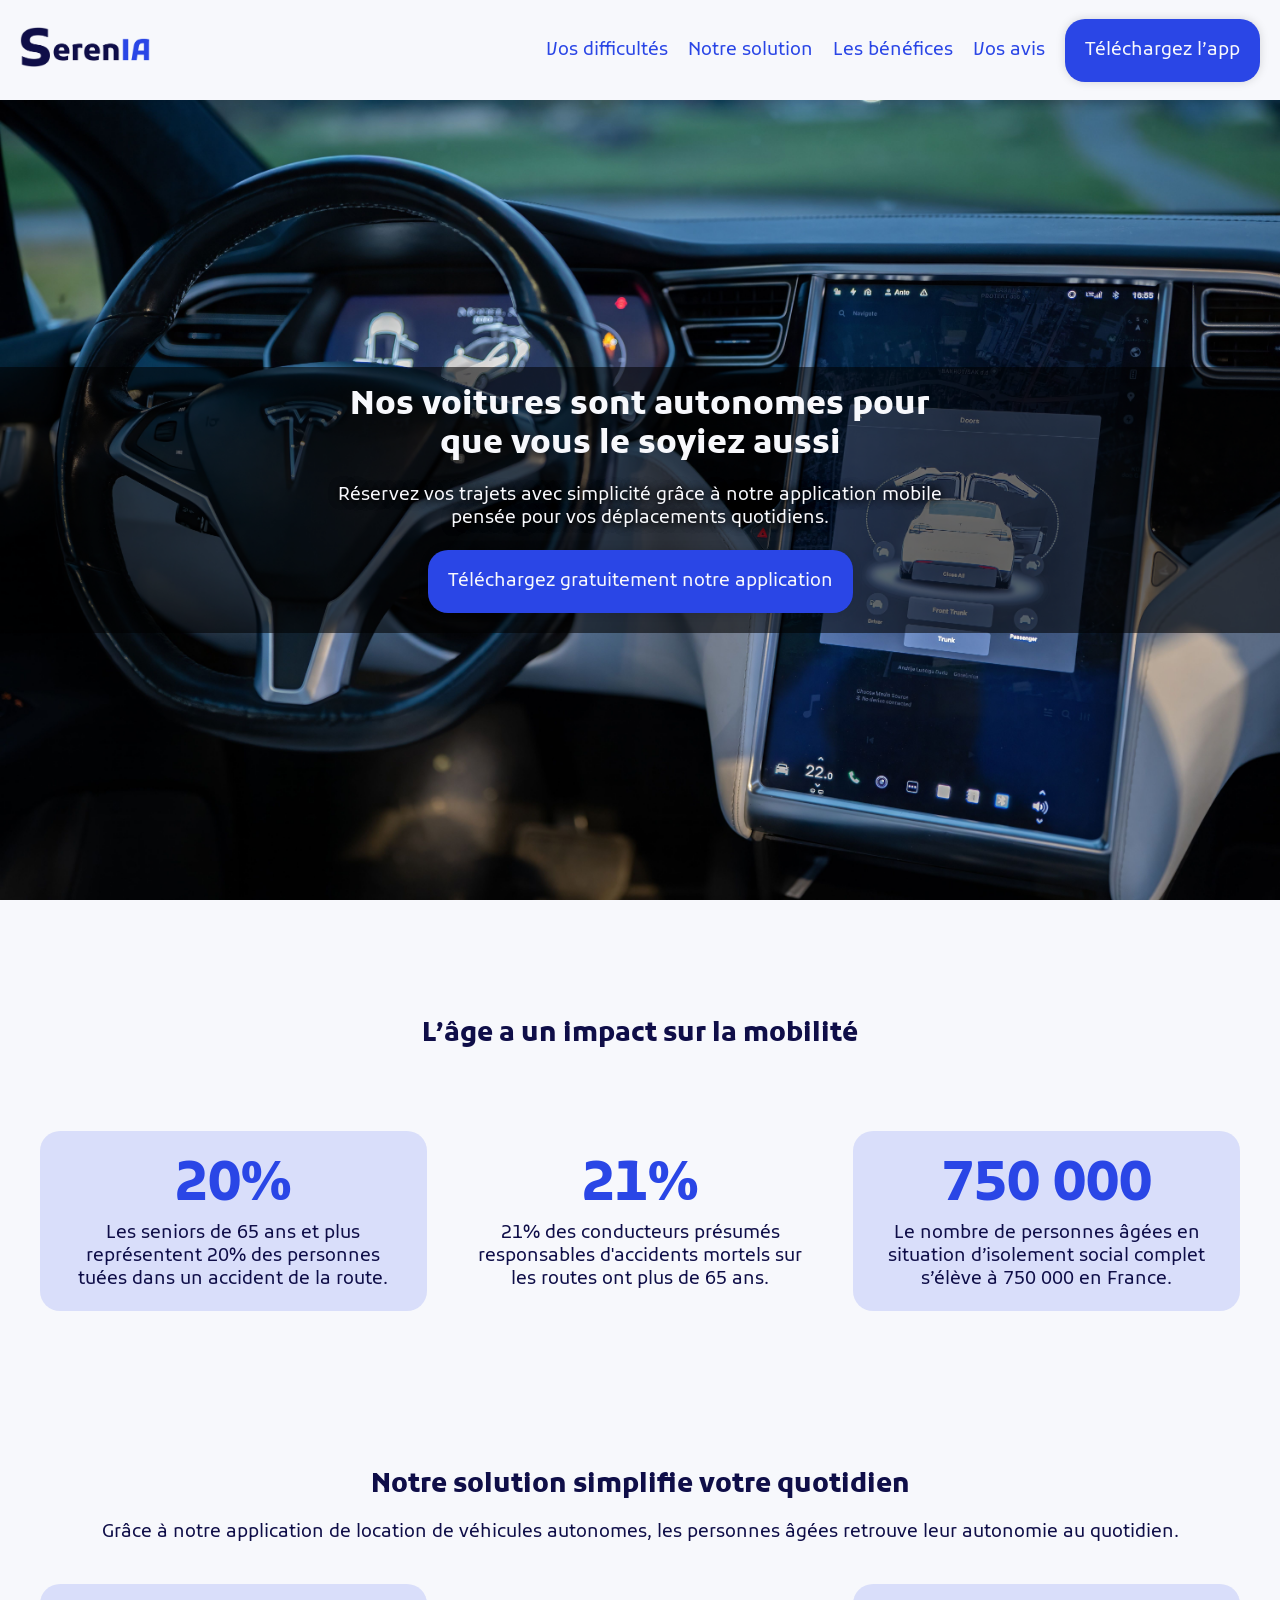
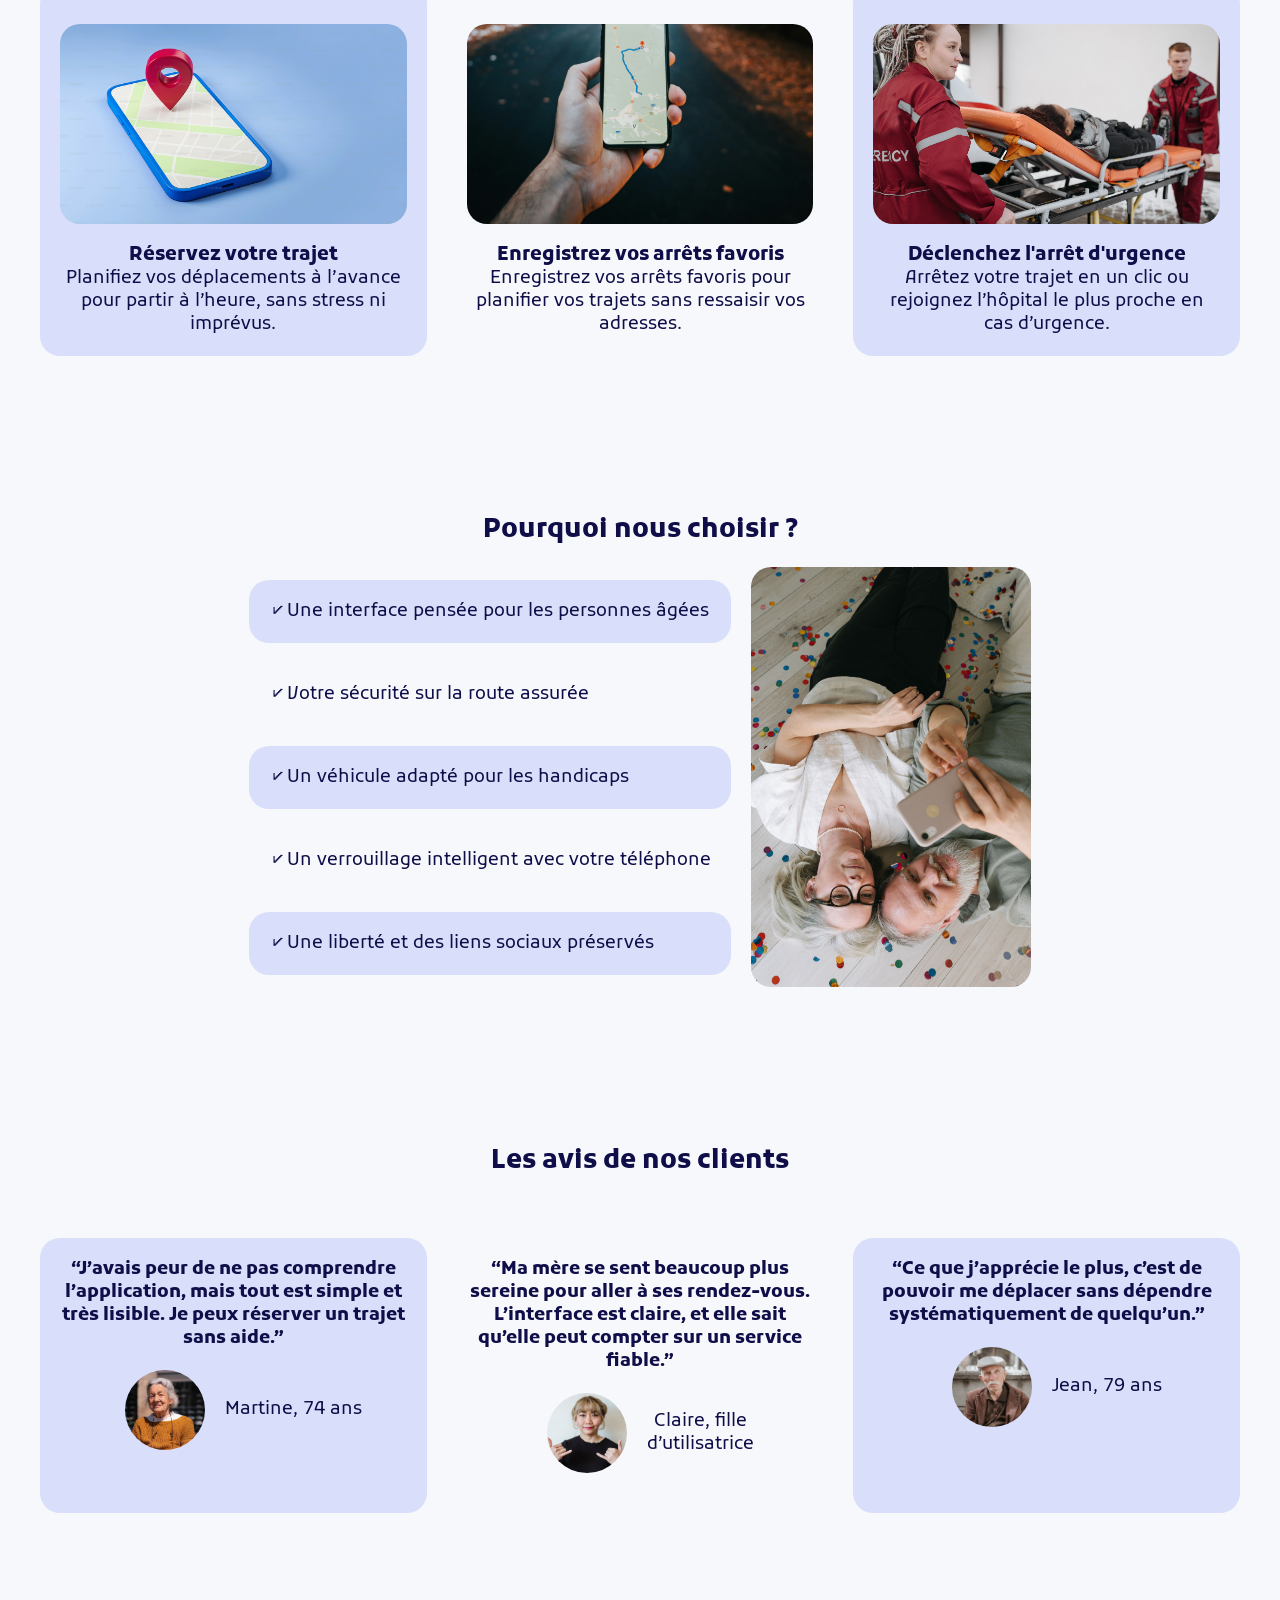
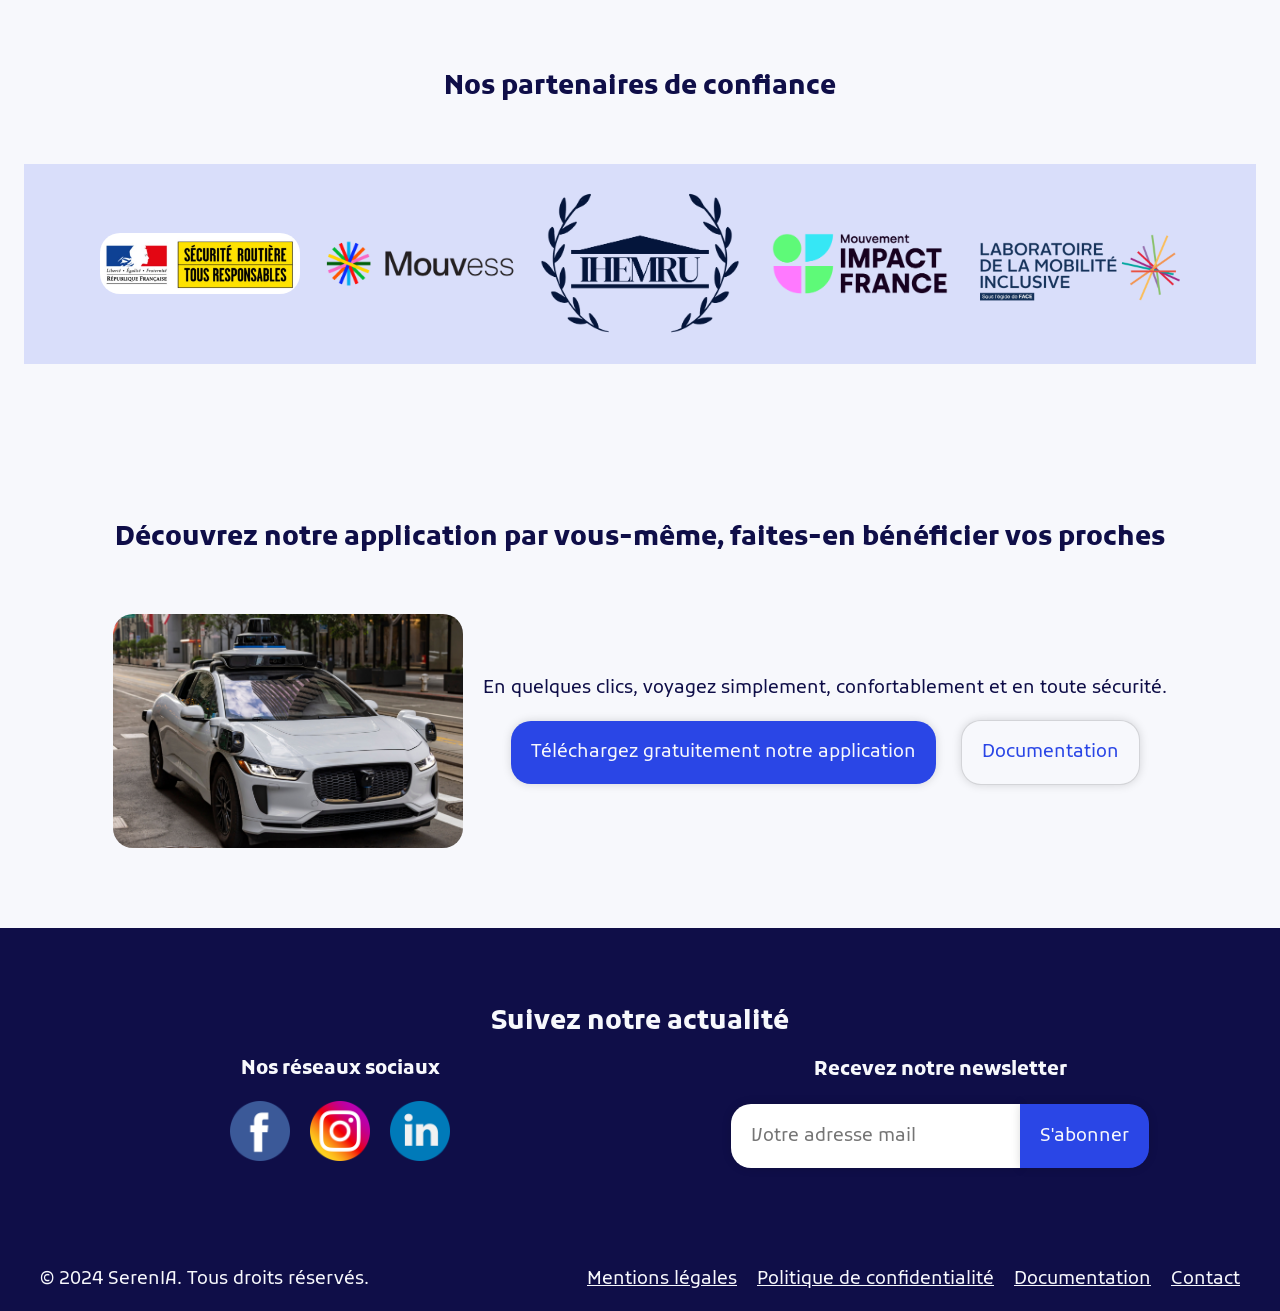
==== commit 70cd398b: "commitQuatorzeTrente" ====
--- a/index.html
+++ b/index.html
@@ -85,6 +85,7 @@
         <section id="solution">
             <div class="container">
                 <h2>Notre solution simplifie votre quotidien</h2>
+                <p>Grâce à notre application de location de véhicules autonomes, les personnes âgées retrouve leur autonomie au quotidien.</p>
 
                 <div class="cardContainer">
                     <!-- <article class="card">
@@ -135,16 +136,19 @@
                     <article class="card">
                         <img src="assets/itineraire.png">
                         <h3>Réservez votre trajet</h3>
+                        <p>Planifiez vos déplacements à l’avance pour partir à l’heure, sans stress ni imprévus.</p>
                         <!-- <p>Planifiez et programmez sereinement tous vos déplacements à l'avance pour vous assurer de partir à l'heure exacte, vous évitant ainsi le stress de dernière minute et les imprévus de la route.</p> -->
                     </article>
                     <article class="card">
                         <img src="assets/pointsDArrets.jpg">
                         <h3>Enregistrez vos arrêts favoris</h3>
+                        <p>Enregistrez vos arrêts favoris pour planifier vos trajets sans ressaisir vos adresses.</p>
                         <!-- <p>Tous vos points d'arrêt les plus fréquents peuvent être enregistrés avec un nom personnalisé pour planifier facilement vos trajets quotidiens, sans avoir à retaper des adresses entières.</p> -->
                     </article>
                     <article class="card">
                         <img src="assets/urgences.jpg">
                         <h3>Déclenchez l'arrêt d'urgence</h3>
+                        <p>Arrêtez votre trajet en un clic ou rejoignez l’hôpital le plus proche en cas d’urgence.</p>
                         <!-- <p>En quelques clics, arrêtez au plus tôt la voiture qui trouvera automatiquement un endroit sécurisé où vous déposer, ou bien dirigez-vous vers l’hôpital le plus proche en cas de problème de santé.</p> -->
                     </article>
                 </div>
--- a/style.css
+++ b/style.css
@@ -481,5 +481,4 @@
 .imgpersona{
     display: flex;
     flex-direction: row;
-}
-
+}
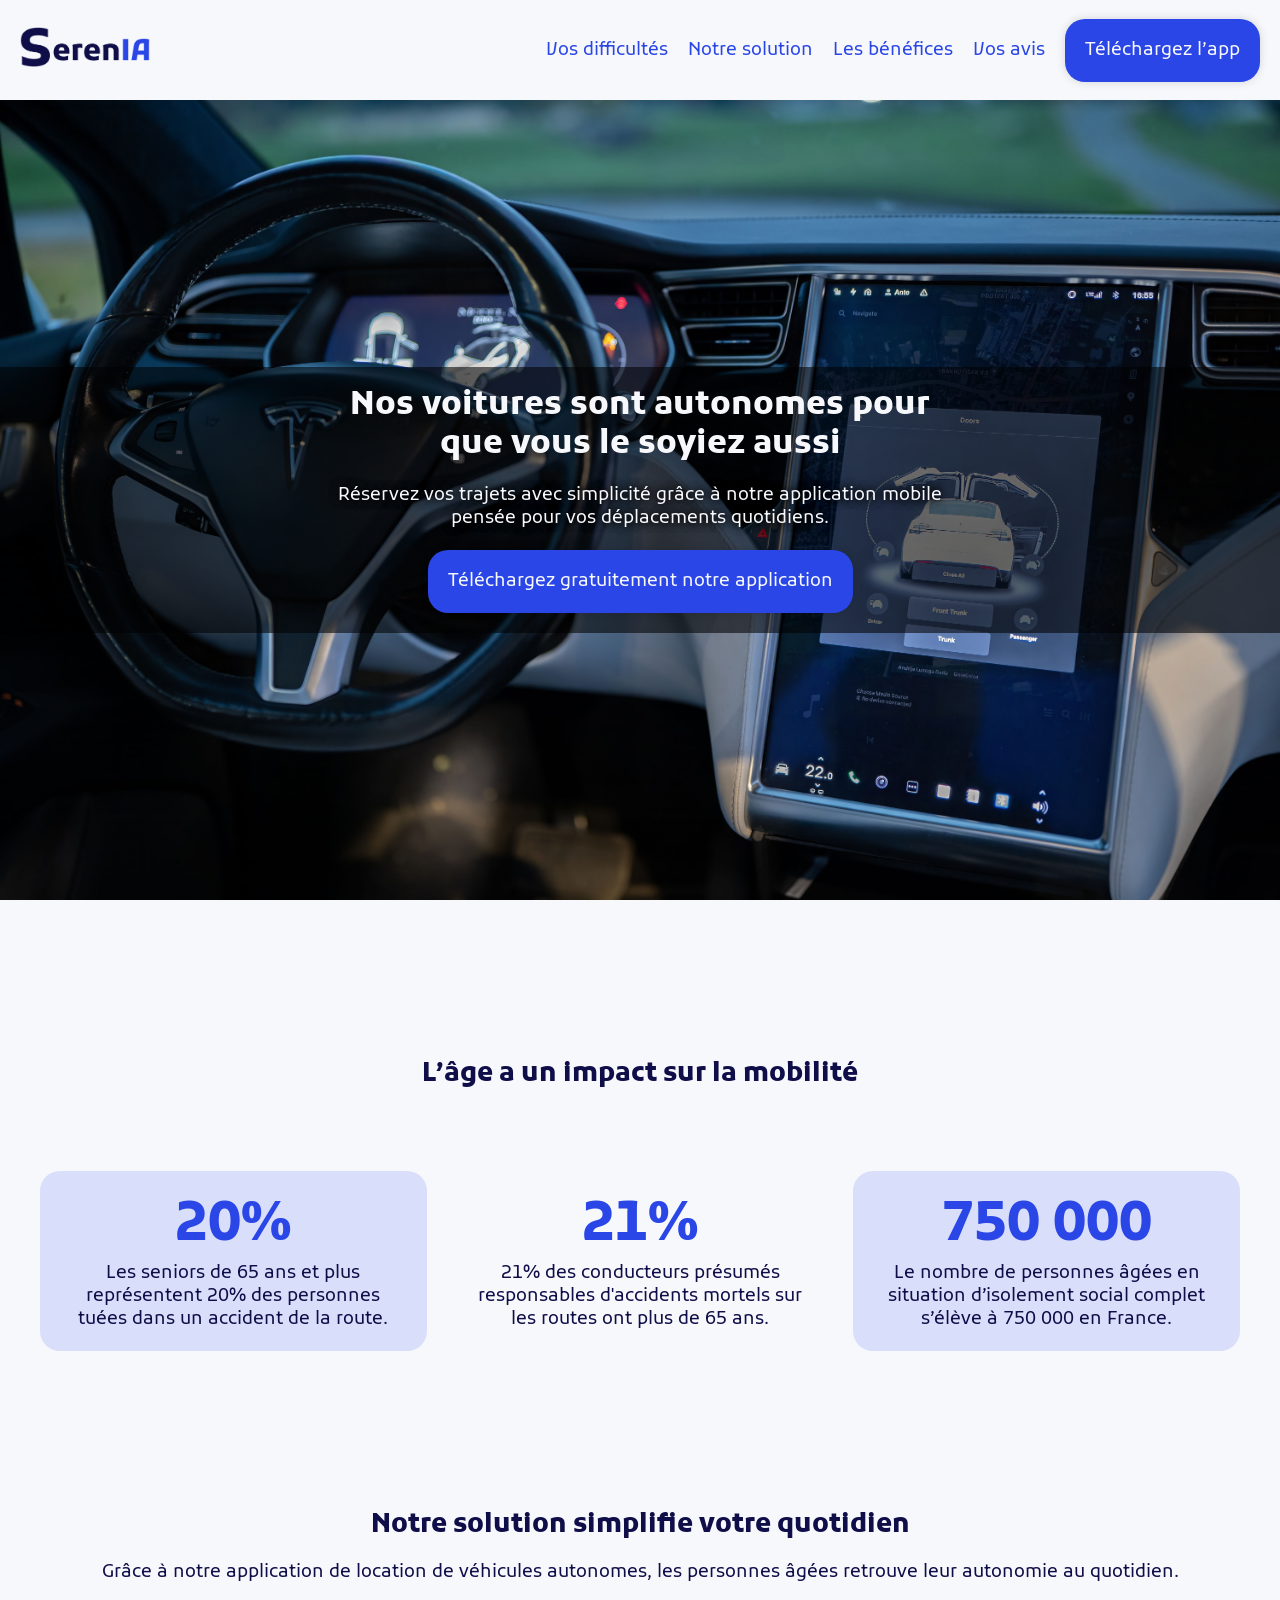
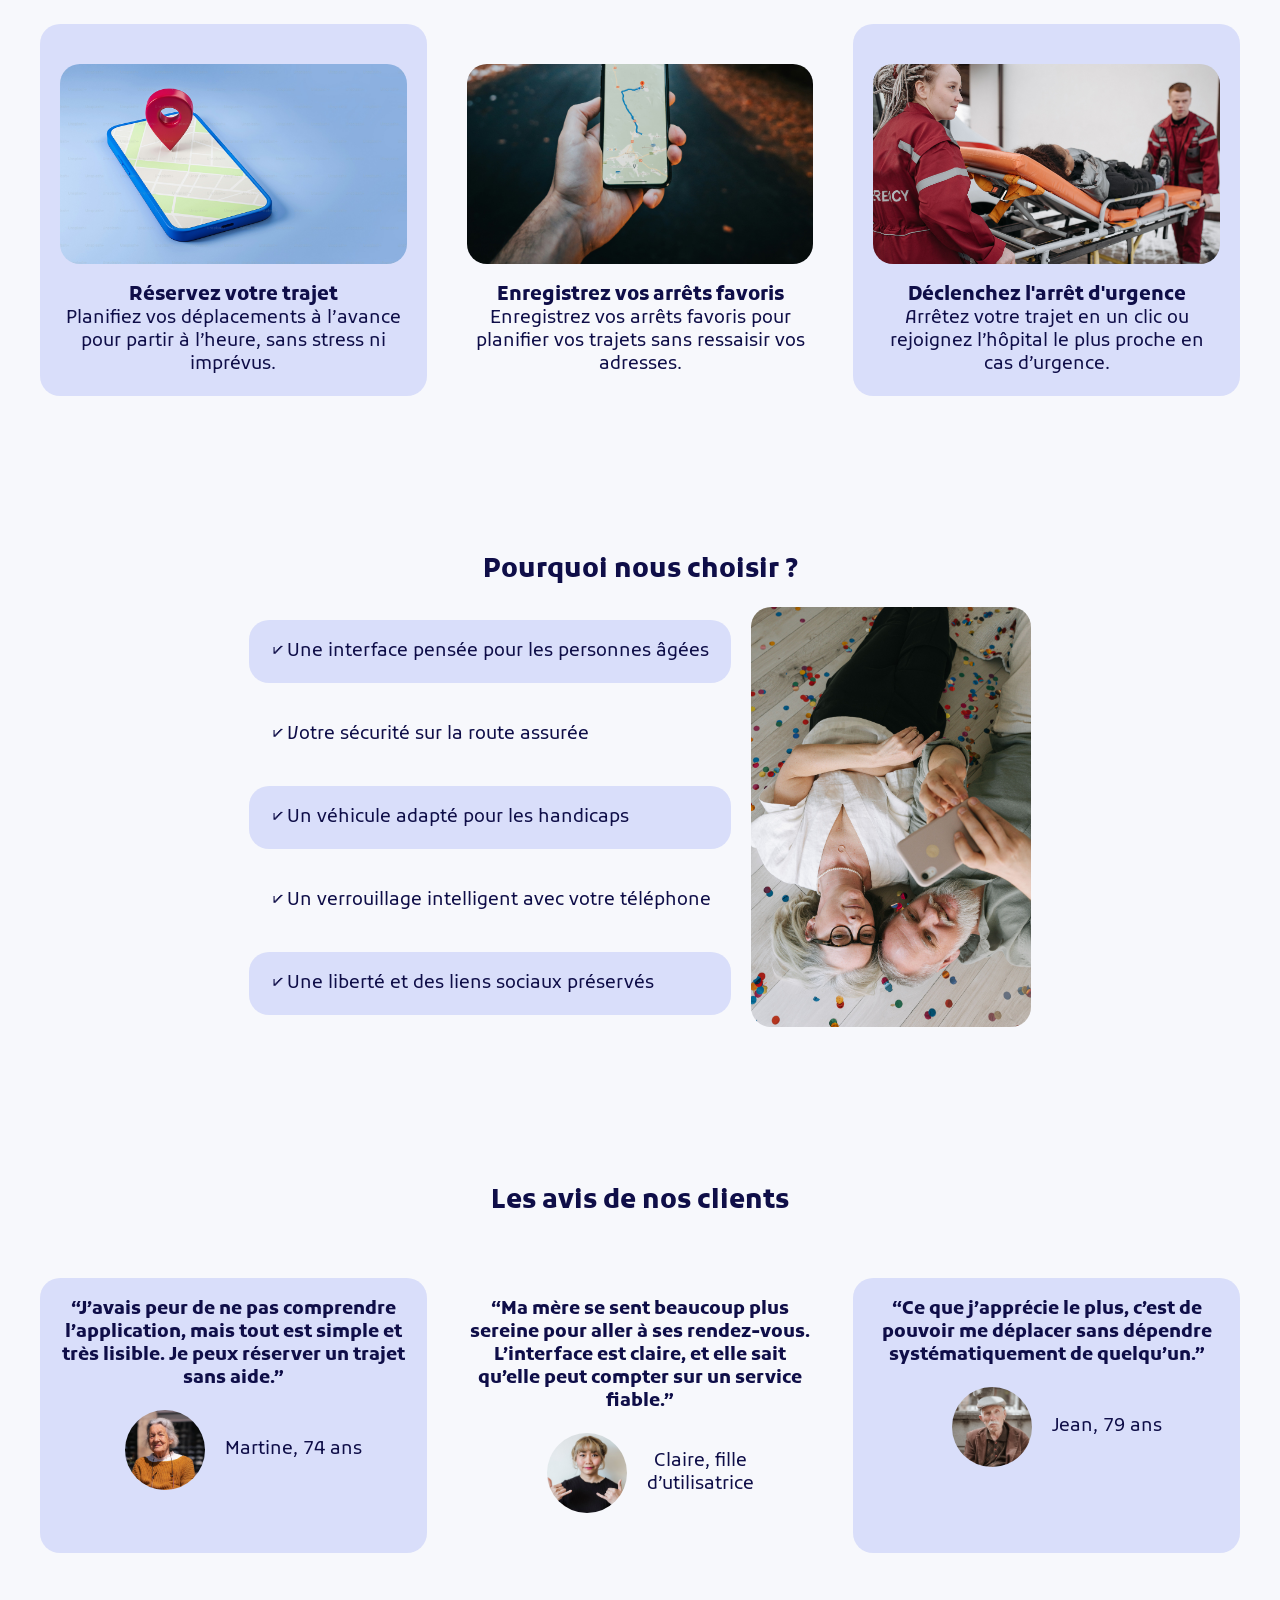
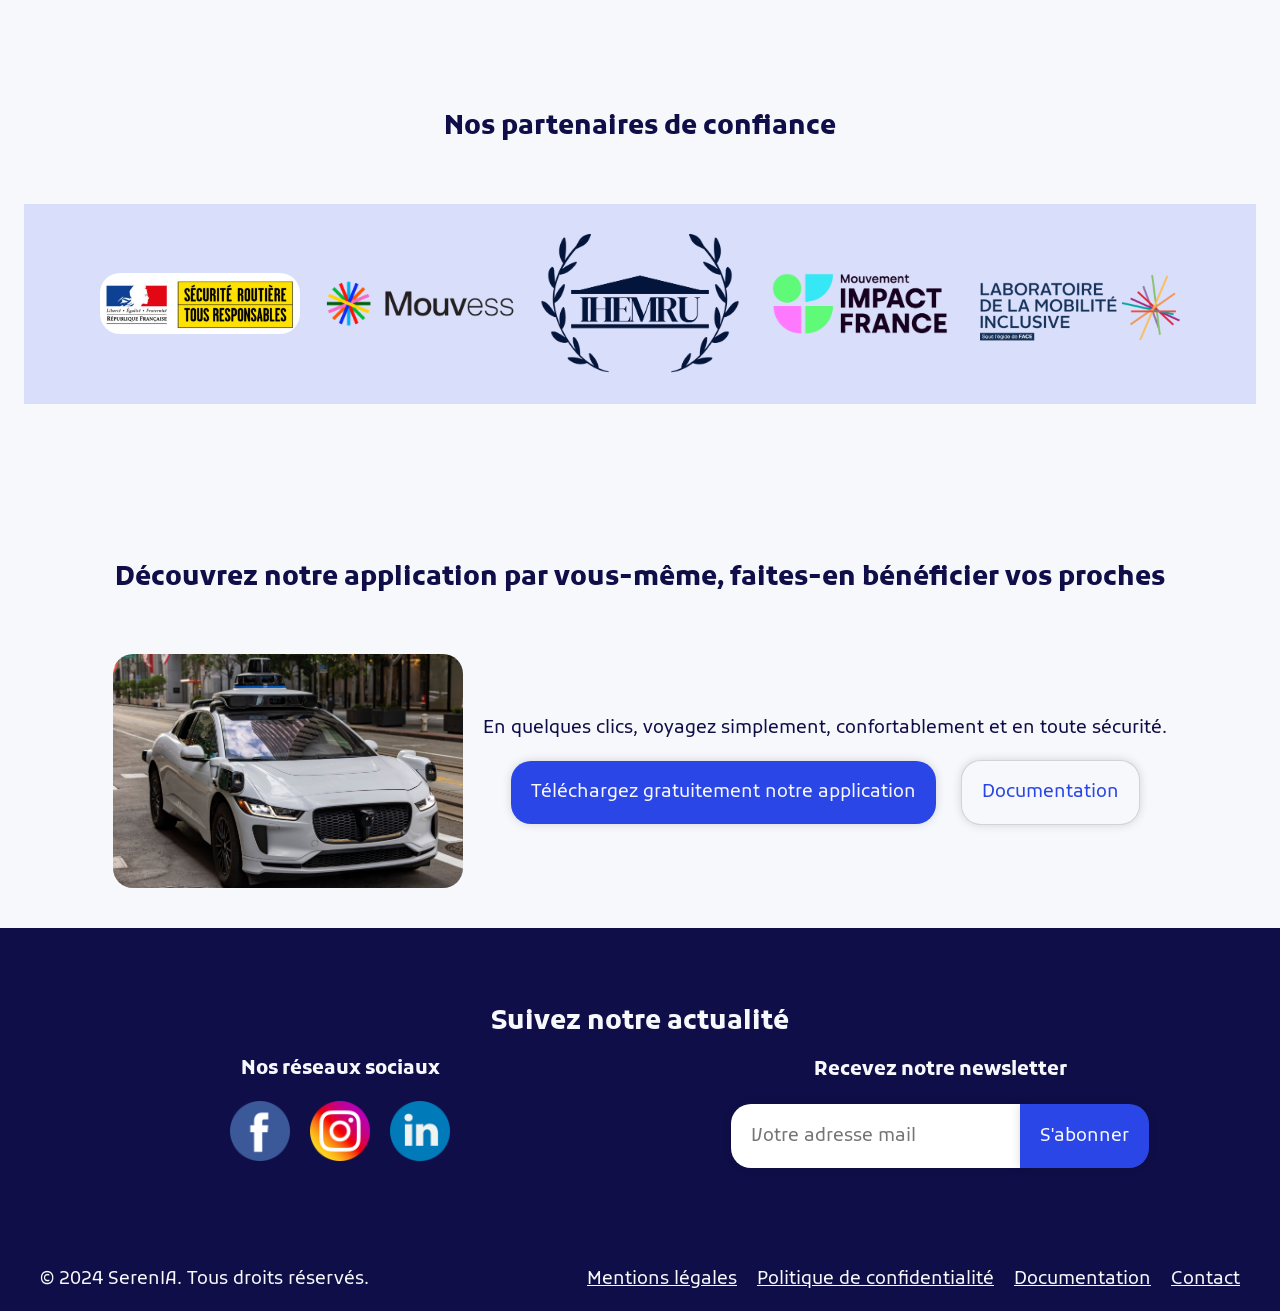
==== commit 2482cc75: "commitNeufHeures" ====
--- a/index.html
+++ b/index.html
@@ -344,6 +344,7 @@
         <!-- <section style="background-color: red; height: 60vh;" > -->
 
         </section>
+    </main>
         <!-- footer -->
         <footer>
             <div class="container">
@@ -390,7 +391,7 @@
                 </div>
             </div>
         </footer>
-    </main>
+        <script src="script.js"></script>
 </body>
 
 </html>
--- a/style.css
+++ b/style.css
@@ -25,7 +25,7 @@
 
 /* Boites */
 section:not(#hero) {
-    padding: 80px 24px;
+    padding: 120px 24px 40px 24px;
 }
 .container {
     display: flex;
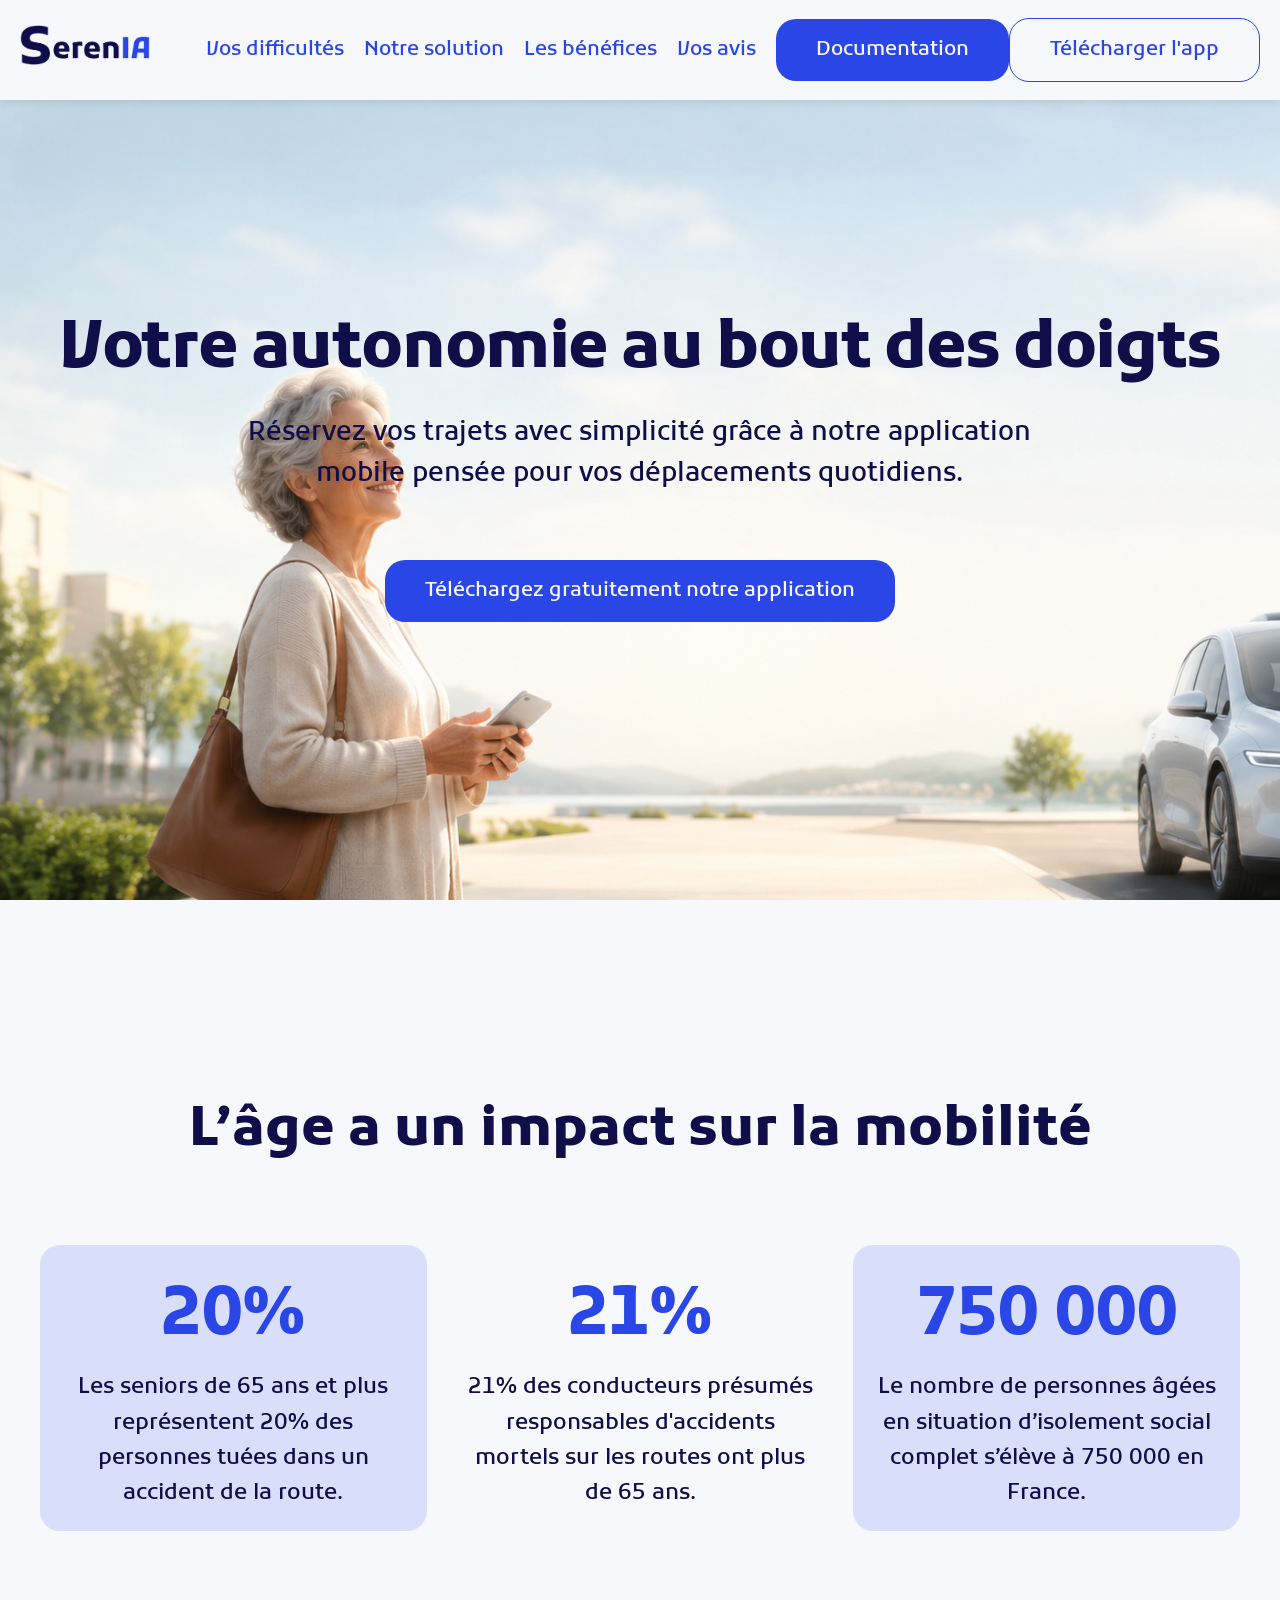
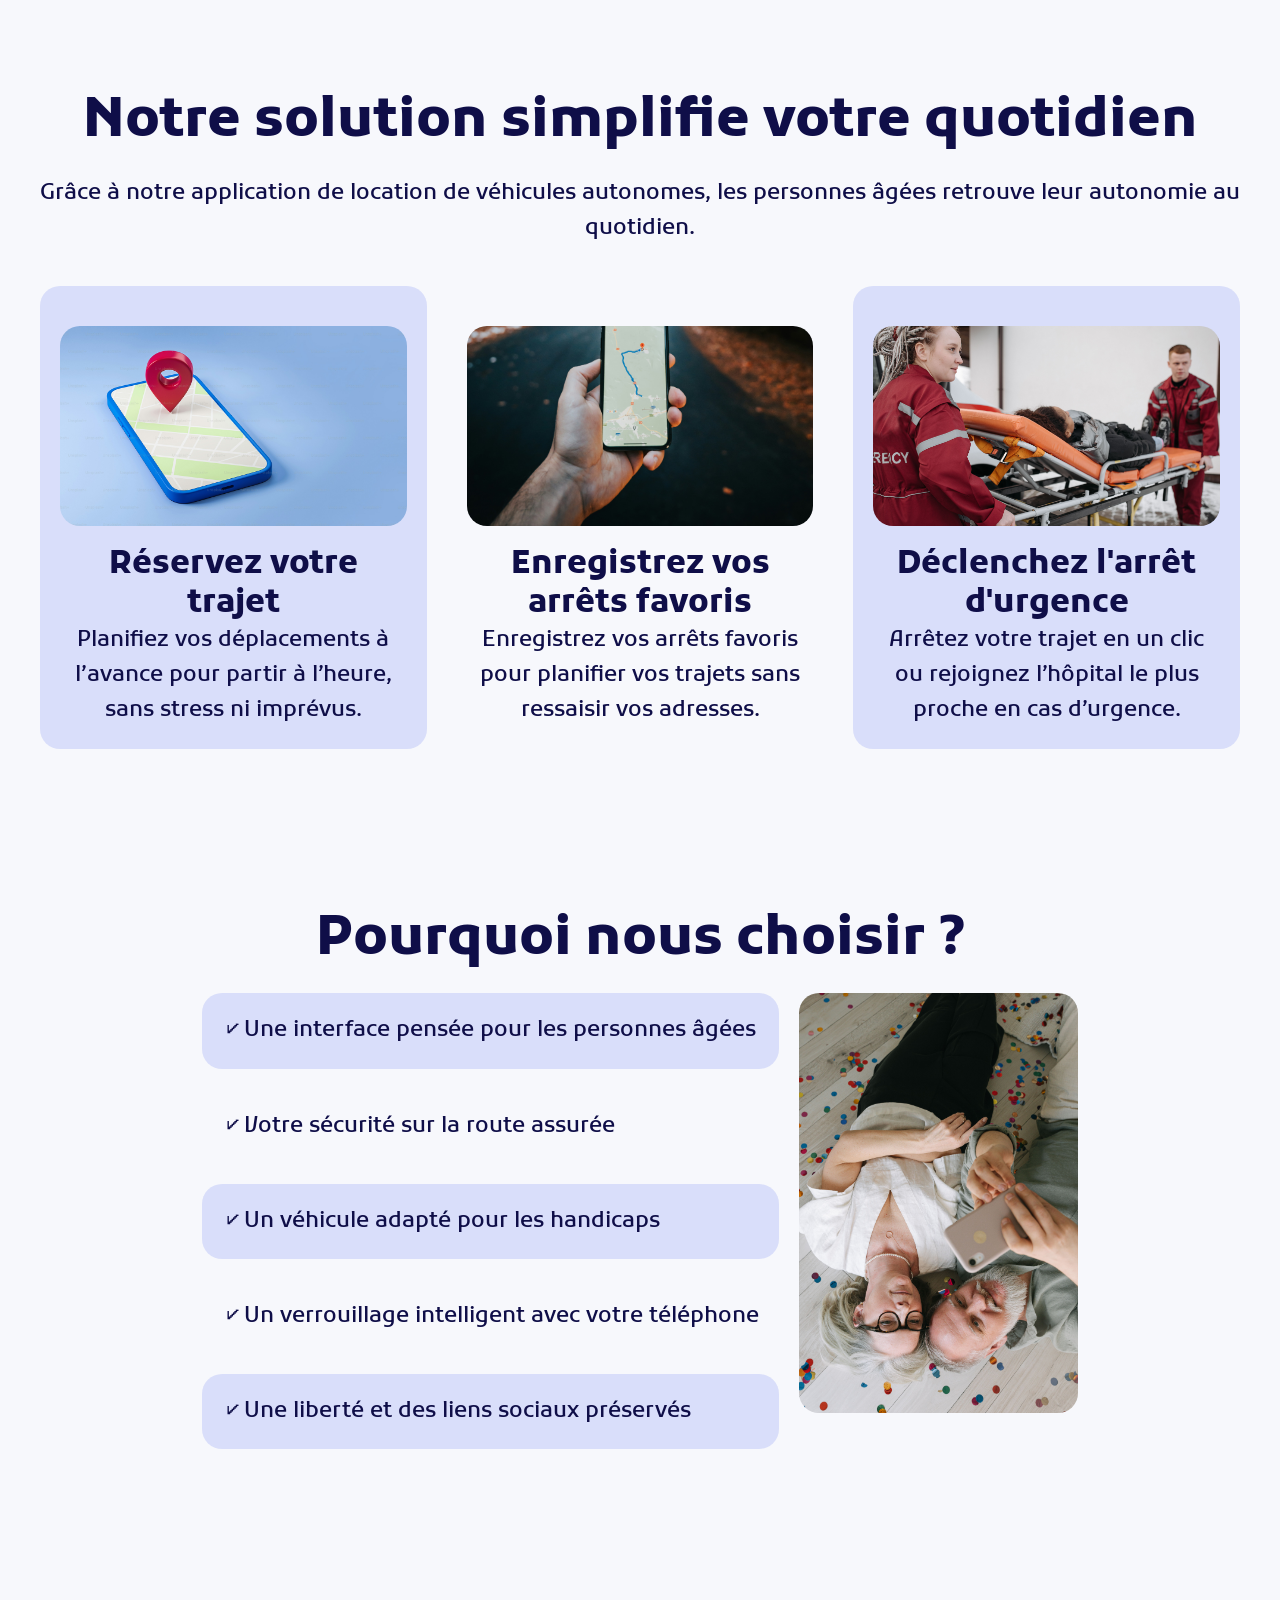
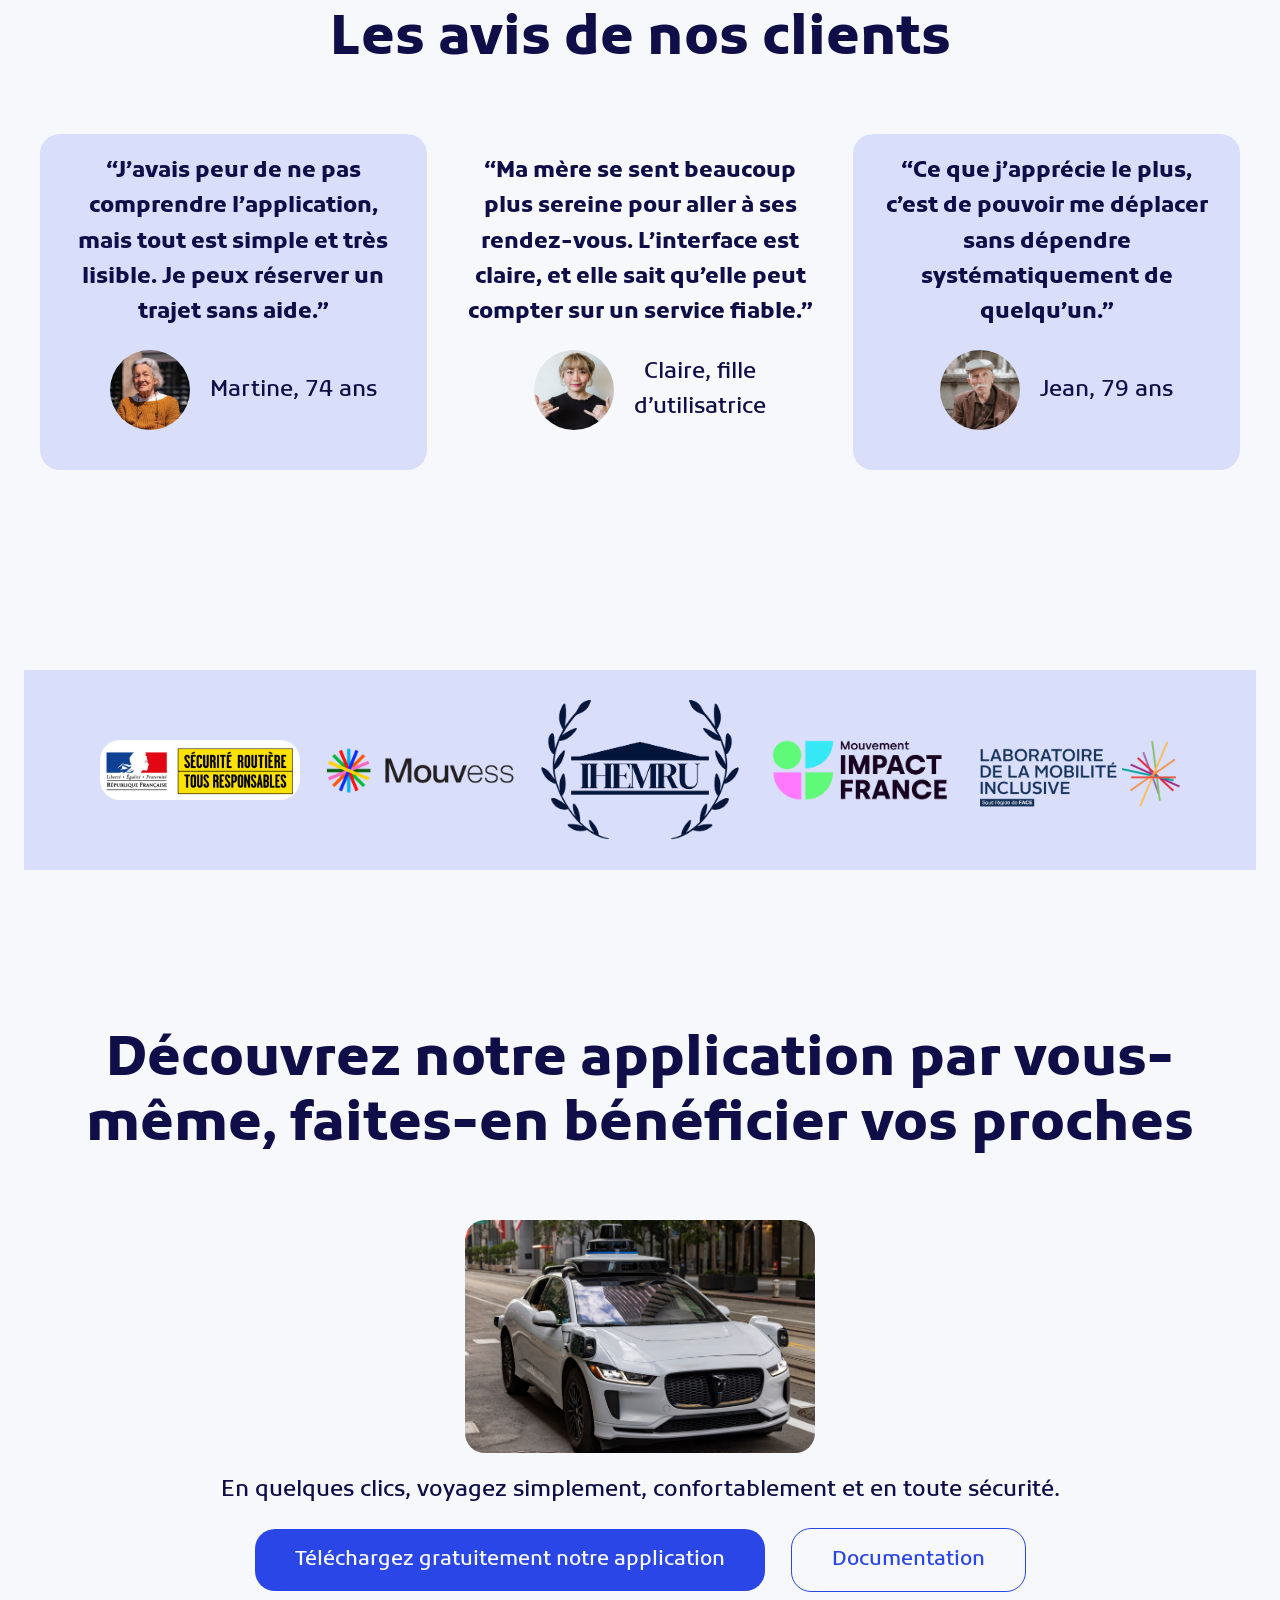
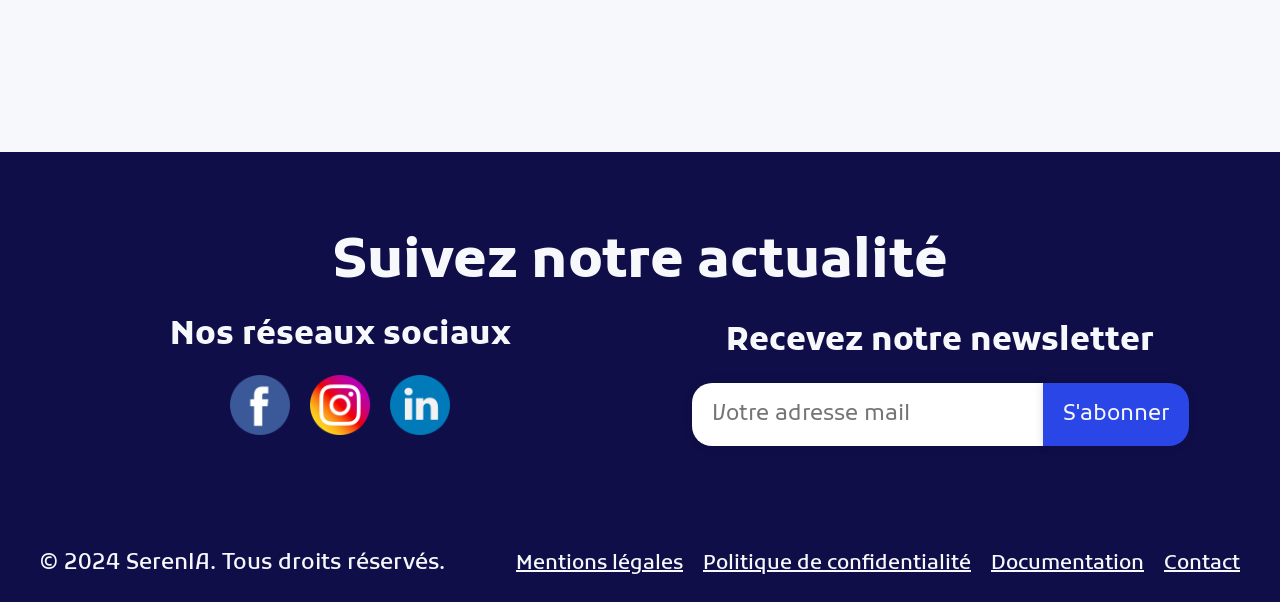
==== commit 4b23f01b: "commitQuatorzeTrente" ====
--- a/index.html
+++ b/index.html
@@ -17,11 +17,13 @@
 <body>
     <header>
         <!-- TO DO : les noms des assets doivent être écrits en camelCase -->
-        <a href="index.html">
-            <img
-                alt="Logo SerenIA"
-                src="assets/sereniaLogo.png" />
-        </a>
+       
+                <a href="index.html">
+                    <img
+                        alt="Logo SerenIA"
+                        src="assets/sereniaLogo.png" />
+                        
+                    </a>
         <nav>
             <ul>
                 <li>
@@ -40,7 +42,8 @@
                     <a href="documentation.html">Documentation</a>
                 </li> -->
                 <li>
-                    <a class="cta cta-principal" href="documentation.html">Téléchargez l’app</a>
+                    <a class="cta cta-principal" href="documentation.html">Documentation</a>
+                    <a class="cta cta-second" href="documentation.html">Télécharger l'app</a>
                 </li>
             </ul>
         </nav>
@@ -48,7 +51,8 @@
     <section id="hero">
         <div class="container">
             <div>
-                <h1>Nos voitures sont autonomes pour que vous le soyiez aussi</h1>
+                <!-- <h1>Nos voitures sont autonomes pour que vous le soyiez aussi</h1> -->
+                <h1>Votre autonomie au bout des doigts</h1>
                 <p>Réservez vos trajets avec simplicité grâce à notre application mobile pensée pour vos déplacements quotidiens.</p>   
             </div>
             <div>
@@ -295,7 +299,7 @@
         <!-- Section partenaires -->
         <section id="partenaires">
             <div class="container">
-                <h2>Nos partenaires de confiance</h2>
+                <!-- <h2>Nos partenaires de confiance</h2> -->
                 <!-- <p>Nous collaborons avec des acteurs engagés dans la mobilité et l’autonomie des seniors : collectivités
                     locales, associations, structures d’aide et partenaires de mobilité. Leur soutien confirme la fiabilité
                     de notre application, son utilité pour les déplacements du quotidien, et sa capacité à rassurer à la
--- a/style.css
+++ b/style.css
@@ -10,10 +10,11 @@
     --ombre-interne: 0 0 10px #00000060 inset;
     --police-principale: "Kufam", sans-serif;
     /* TO DO : utilise l'unité rem plutôt que em */
-    --titre-h1: 2rem;
-    --titre-h2: 1.6rem;
-    --titre-h3: 1.2rem;
-    --texte: 18px;
+    --titre-h1: 65px;
+    --titre-h2: 54px;
+    --titre-h3: 32px;
+    --texte: 22px;
+    --texte-large: 26px;
     --img-preuves: 80px;
 }
 /* Reinitialisation */
@@ -22,10 +23,14 @@
     margin: 0;
     padding: 0;
 }
-
+html {
+    scroll-behavior: smooth;
+    font-size: 22px;
+    text-wrap-style: balance;
+}
 /* Boites */
 section:not(#hero) {
-    padding: 120px 24px 40px 24px;
+    padding: 160px 24px 0px 24px;
 }
 .container {
     display: flex;
@@ -42,8 +47,9 @@
 body {
     background-color: var(--blanc);
     font-family: var(--police-principale);
-    font-size: var(--texte);
     color: var(--bleu-fonce);
+    font-weight: 500;
+    line-height: 1.6;
 }
 h1,
 h2,
@@ -54,8 +60,10 @@
 
 h1 {
     font-size: var(--titre-h1);
-    margin-bottom: var(--marges);
-    text-shadow: 0 0 10x #000000, 0 0 10px #000000;
+    margin-bottom: 24px;
+    line-height: 1.15;
+    letter-spacing: -0.022em;
+    /* text-shadow: 0 0 10x #000000, 0 0 10px #000000; */
 }
 
 h2 {
@@ -76,19 +84,20 @@
 a {
     text-decoration: none;
     color: var(--bleu-medium);
+    font-size: 20px;
 }
 
 .cta {
     position: relative;
     display: inline-block;
-    padding: var(--marges);
-    box-shadow: var(--ombre-externe);
+    padding: 15px 40px;
+    /* box-shadow: var(--ombre-externe); */
     border-radius: var(--radius);
     transition: ease .4s;
 }
 
 .cta:hover {
-    box-shadow: none;
+    /* box-shadow: none; */
     transform: translateY(2px);
 }
 
@@ -99,8 +108,13 @@
 
 .cta-second {
     background-color: var(--blanc);
-    border : 1px solid #00000025;
-}
+    border : 1px solid var(--bleu-medium);
+}
+/* .ghost{
+    background-color: transparent;
+    border: 1px solid var(--bleu-medium);
+    color: var(--bleu-medium);
+} */
 
 
 /* Cards */
@@ -146,9 +160,9 @@
         top: 0;
     }
 
-    #hero .container div:first-of-type {
-    width: 50vw;
-    }
+    /*#hero .container div:first-of-type {
+     width: 50vw;
+    } */
 }
 
 /* header */
@@ -164,6 +178,16 @@
     background-color: var(--blanc);
     box-shadow: var(--ombre-externe);
 }
+header > div {
+    display: flex;
+    align-items: center;
+    gap: var(--marges);
+
+    a{
+            display: flex;
+    align-items: center;
+    }
+}
 
 header * {
     height: var(--taille-nav);
@@ -228,24 +252,28 @@
     display: flex;
     align-items: center;
     height: calc(100vh - var(--taille-nav));
-    background: url(assets/vladimirsrajberInterieurVehicule.jpg) top / cover no-repeat;
-    color: var(--blanc);
+    background: left / cover no-repeat url(assets/ageeAutonome.png);
+    color: var(--bleu-fonce);
+}
+#hero .container {
+    margin-top:-64px;
+    max-width: 1440px;
+    /* padding: var(--marges); */
+    /* background-color:#00000090; */
 }
 
 #hero p {
-    text-shadow: 0 0 10px #000000, 0 0 10px #000000;
-}
-
-#hero .container {
-    max-width: none;
-    padding: var(--marges);
-    background-color:#00000090;
-}
-
+    font-size: var(--texte-large);    
+    max-width: 800px;
+    margin: auto;
+    margin-bottom: 64px;
+}
+
+/* 
 #hero .container div:last-of-type {
     margin-top: var(--marges);
     text-align: center;
-}
+} */
 
 /*problematique*/
 
@@ -337,6 +365,9 @@
 
 /* engagement */
 
+section#engagement{
+    padding-bottom: 160px;
+}
 #engagement img {
     width: 350px;
 }
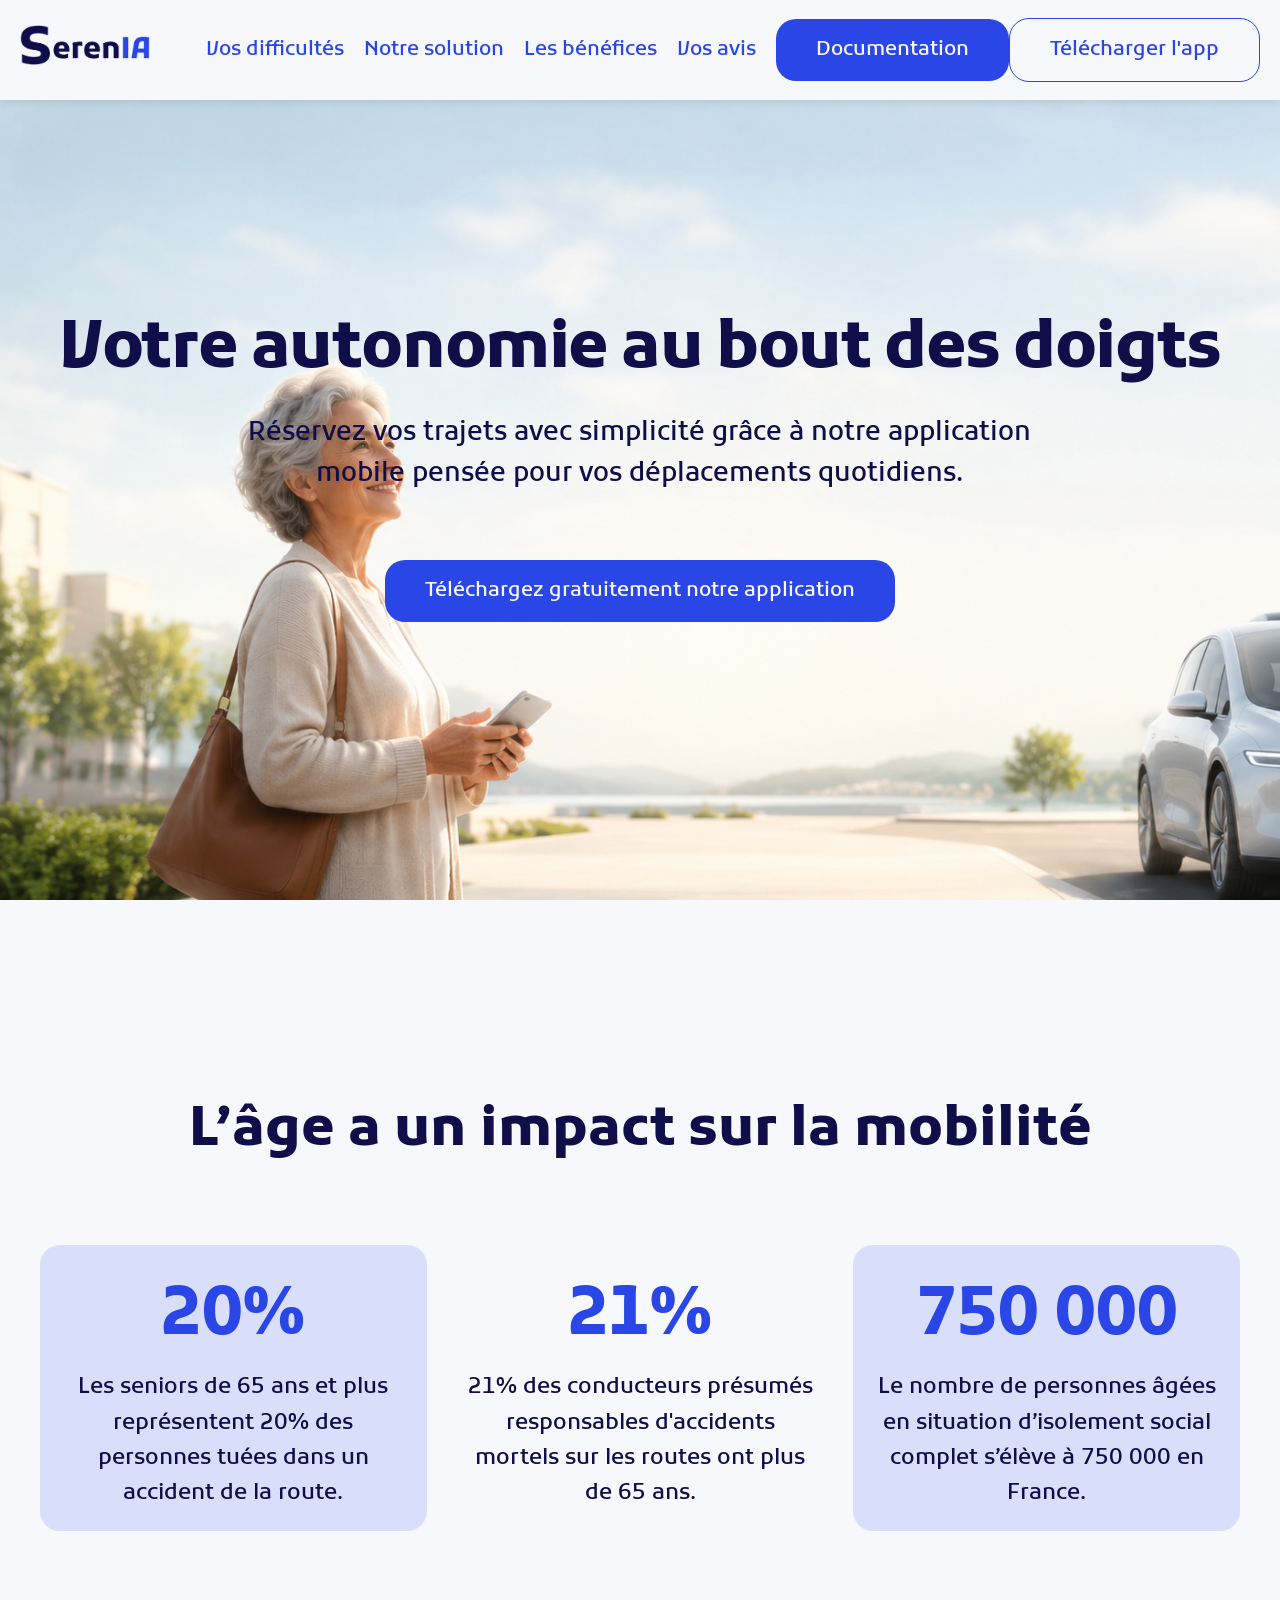
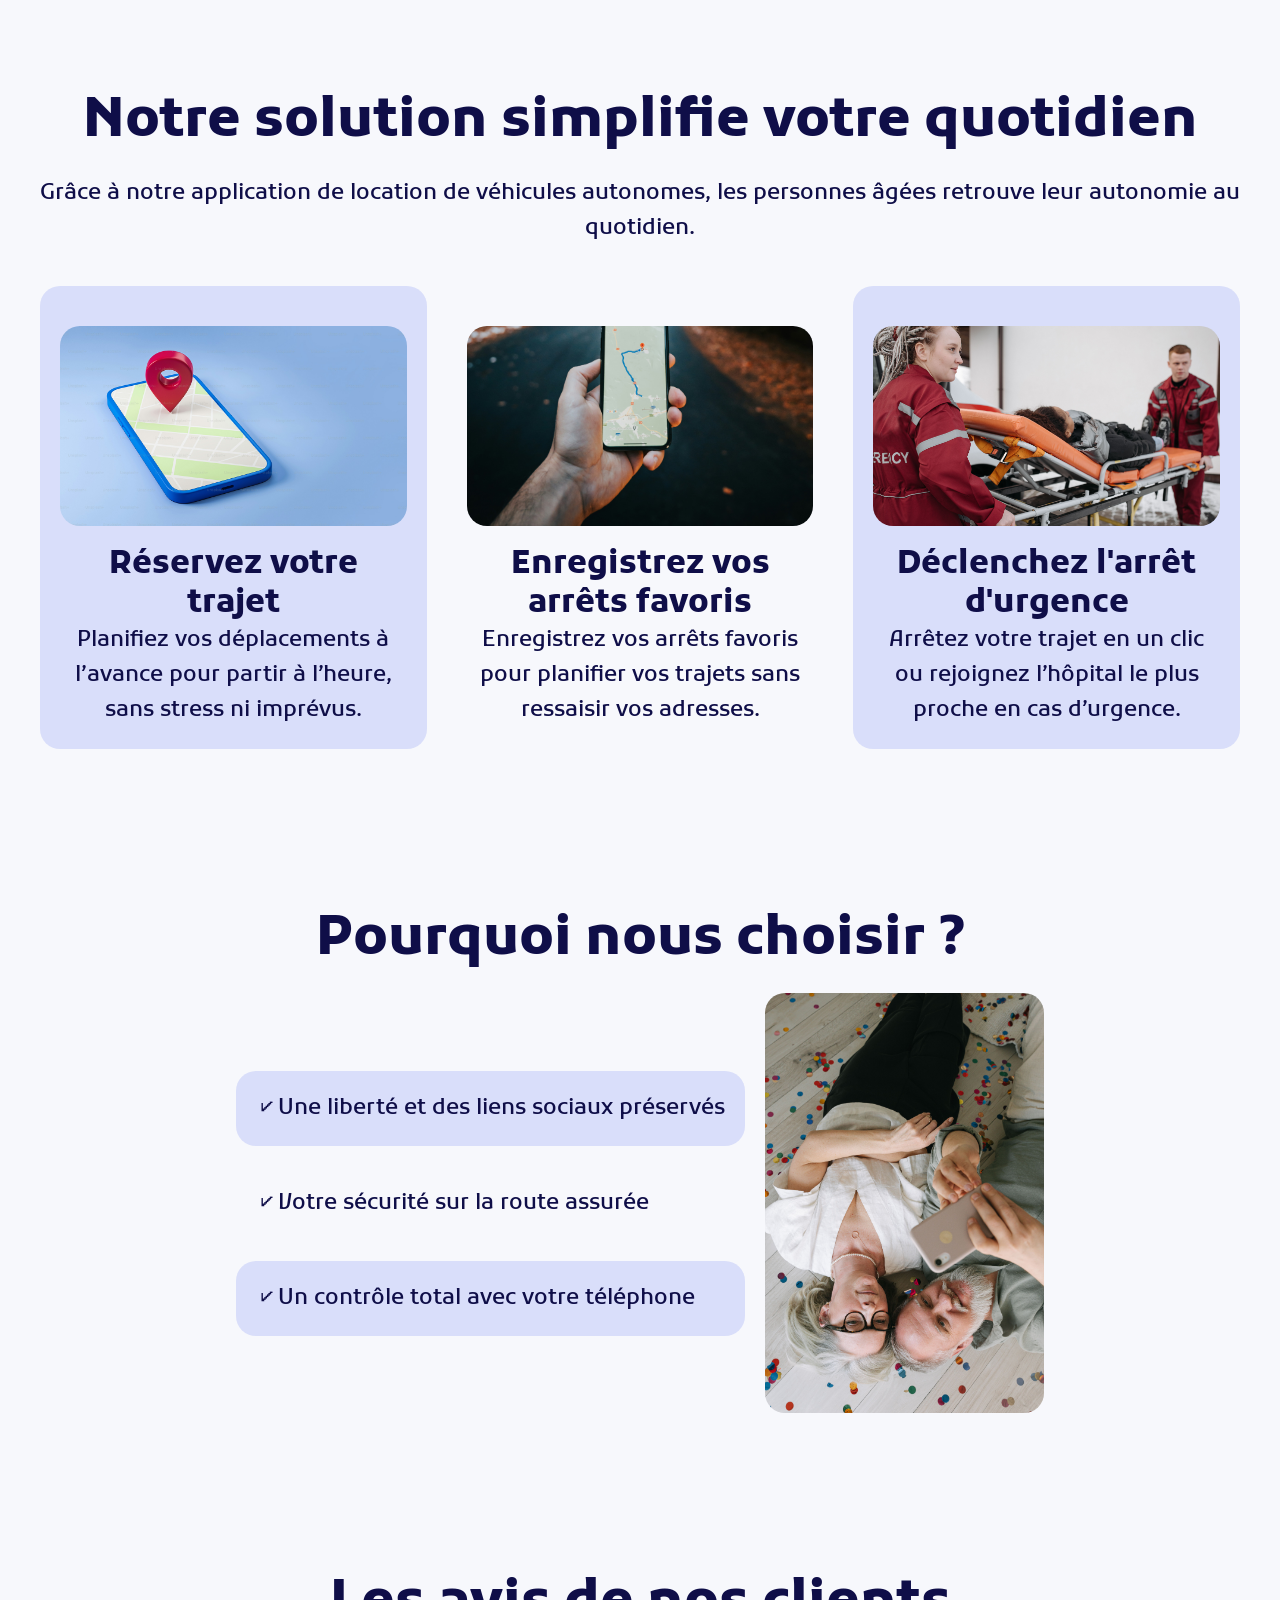
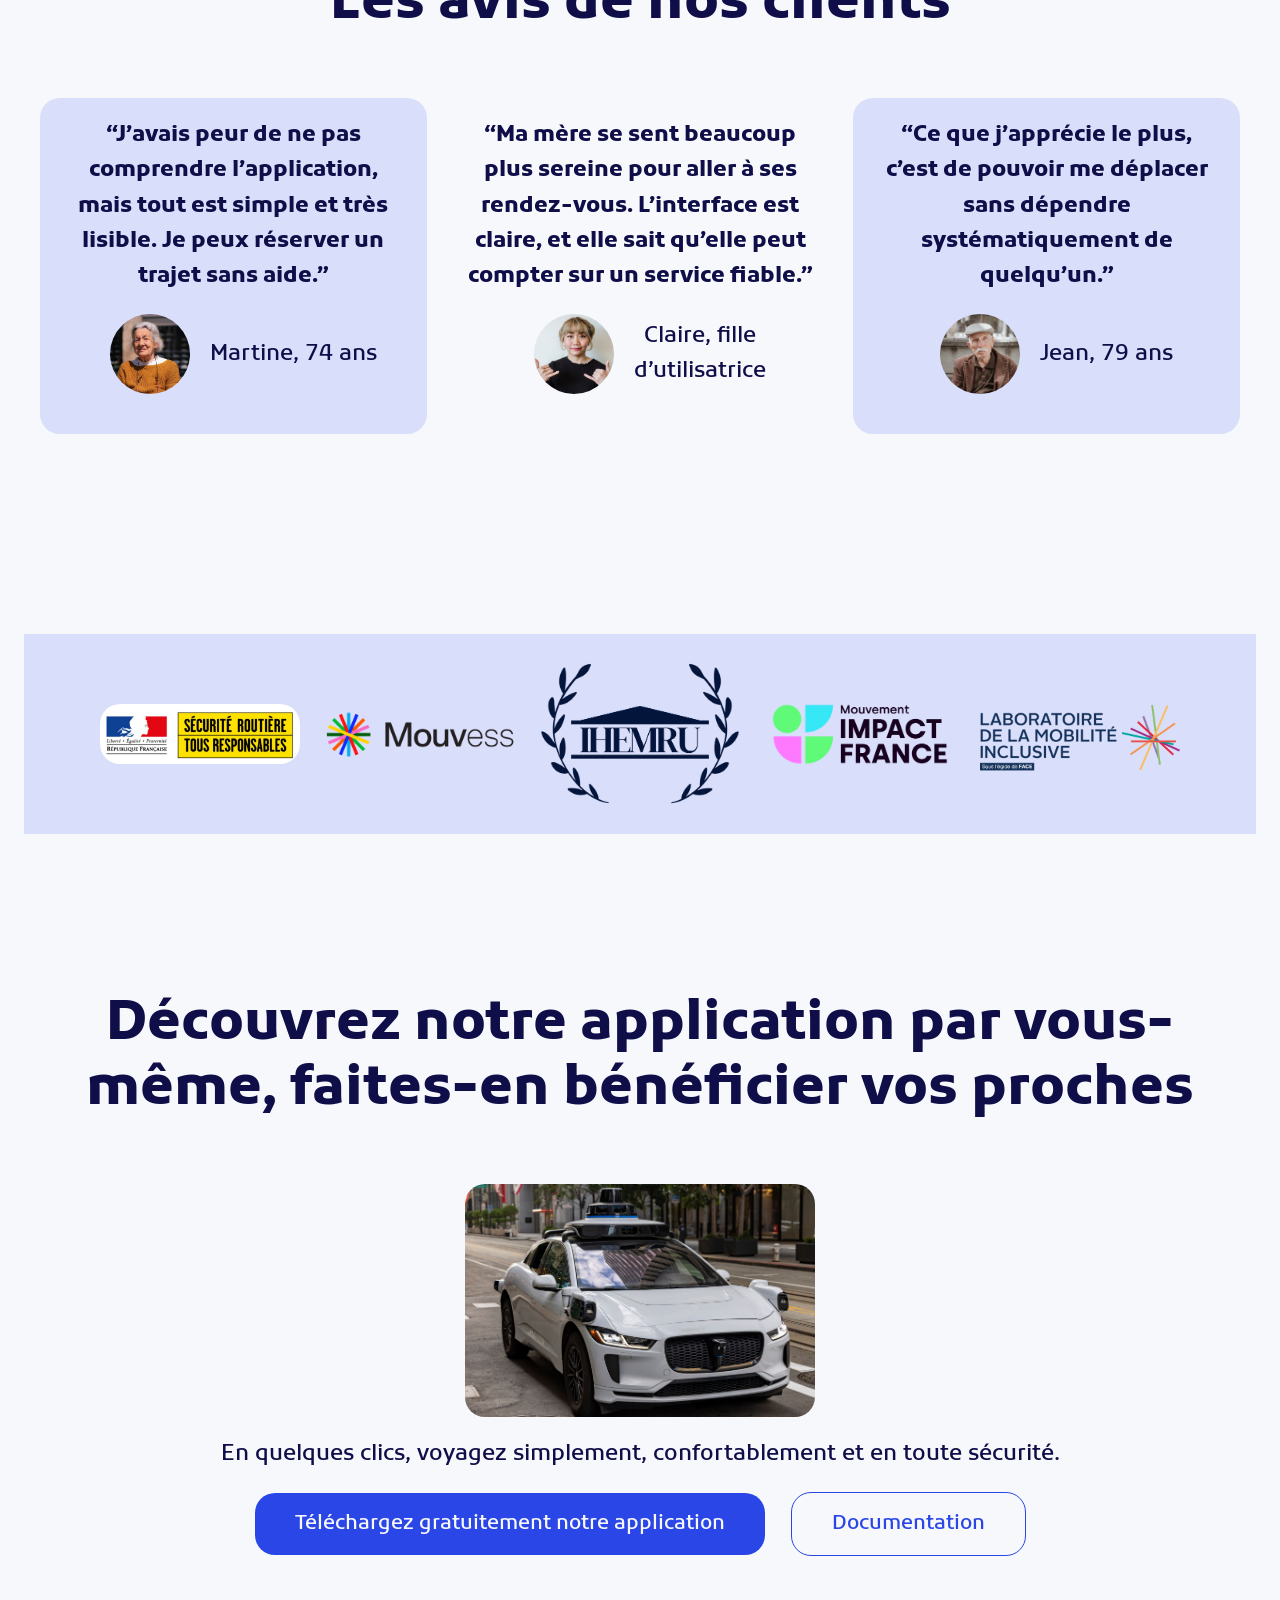
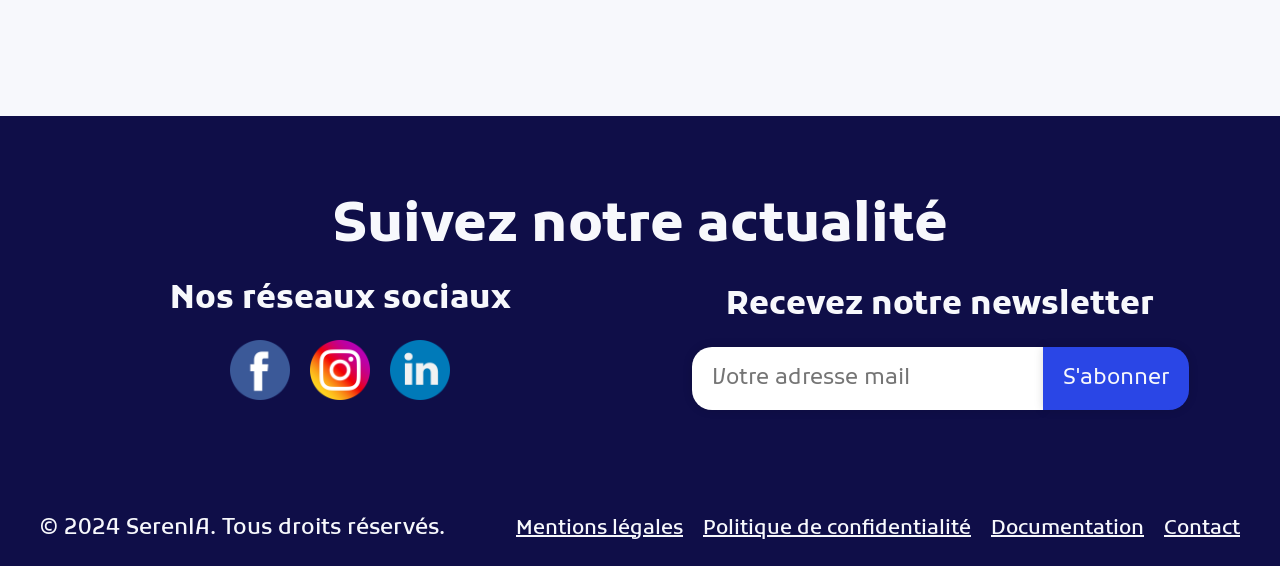
==== commit ea64764b: "commitDixSeptHeures" ====
--- a/index.html
+++ b/index.html
@@ -188,11 +188,11 @@
                 <h2>Pourquoi nous choisir ?</h2>
                 <div>
                     <ul>
-                        <li>Une interface pensée pour les personnes âgées</li>
+                        <li>Une liberté et des liens sociaux préservés</li>
+                        <!-- <li>Une interface pensée pour les personnes âgées</li> -->
                         <li>Votre sécurité sur la route assurée</li>
-                        <li>Un véhicule adapté pour les handicaps</li>
-                        <li>Un verrouillage intelligent avec votre téléphone</li>
-                        <li>Une liberté et des liens sociaux préservés</li>
+                        <!-- <li>Un véhicule adapté pour les handicaps</li> -->
+                        <li>Un contrôle total avec votre téléphone</li>
                     </ul>
                     <img src="assets/pourquoiNousChoisir.jpg">
                 </div>
